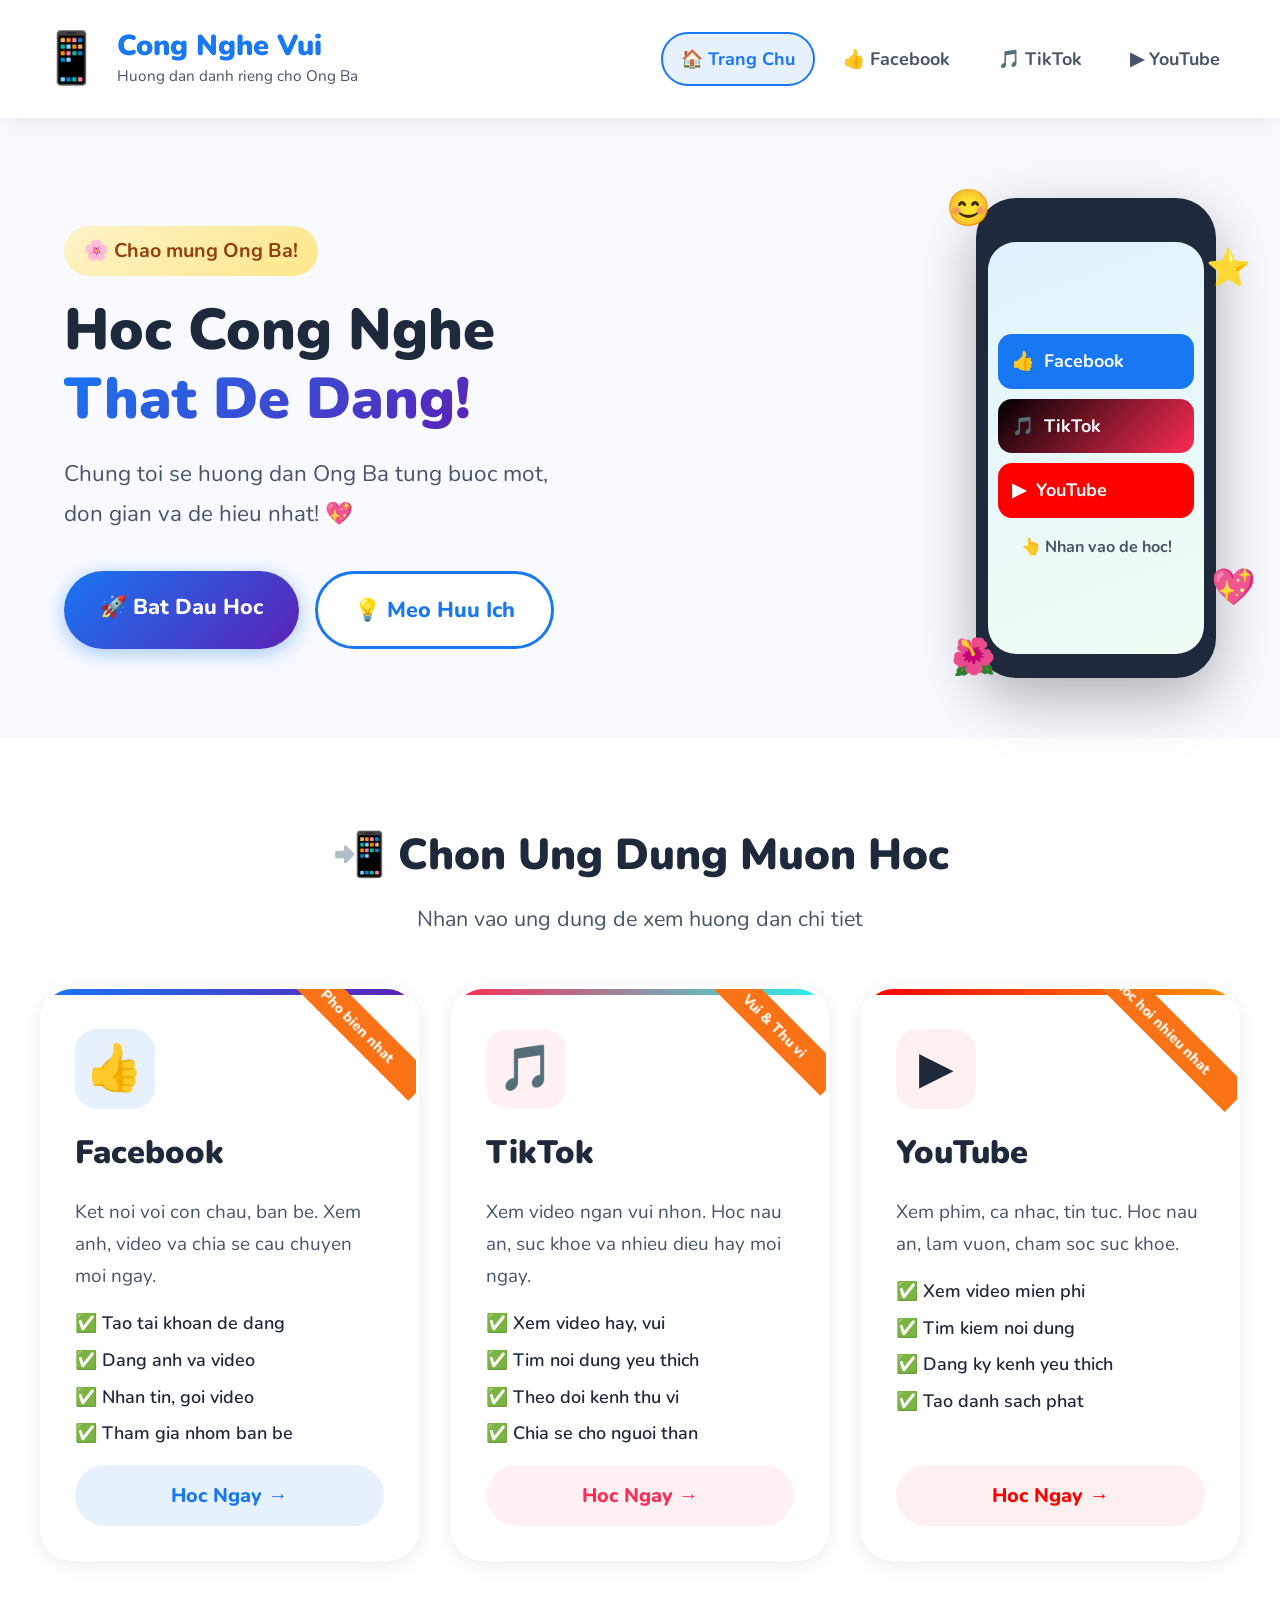
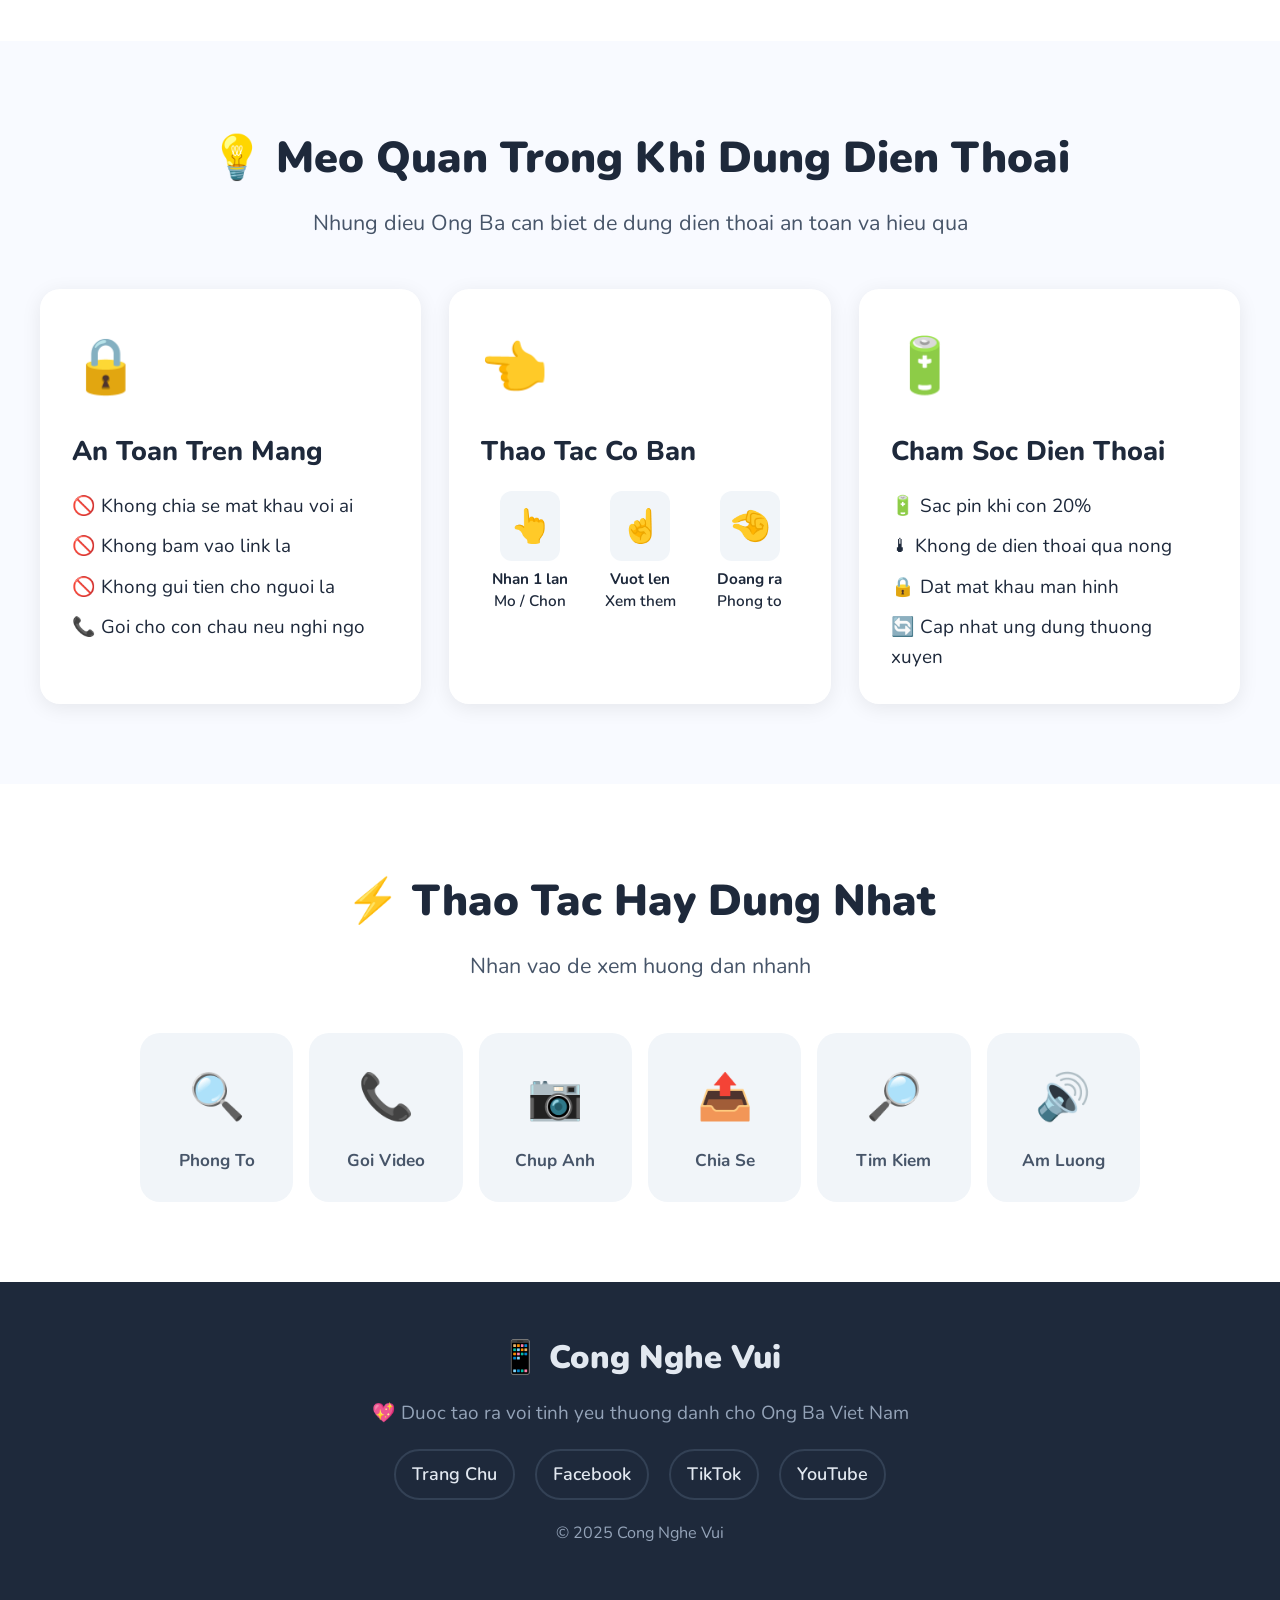
==== index.html @ 2bd1a971 "first commit" ====
﻿<!DOCTYPE html>
<html lang="vi">
<head>
    <meta charset="UTF-8">
    <meta name="viewport" content="width=device-width, initial-scale=1.0, maximum-scale=5.0"><meta name="theme-color" content="#1877f2"><meta name="apple-mobile-web-app-capable" content="yes"><meta name="apple-mobile-web-app-status-bar-style" content="default"><meta name="format-detection" content="telephone=no">
    <title>Cong Nghe Vui - Huong Dan Dung Dien Thoai</title>
    <link rel="stylesheet" href="css/style.css"><link rel="stylesheet" href="css/mobile.css">
    <link href="https://fonts.googleapis.com/css2?family=Nunito:wght@400;600;700;800;900&display=swap" rel="stylesheet">
</head>
<body>
<header class="main-header">
    <div class="header-inner">
        <div class="logo-area">
            <span class="logo-icon">&#128241;</span>
            <div class="logo-text">
                <h1>Cong Nghe Vui</h1>
                <p>Huong dan danh rieng cho Ong Ba</p>
            </div>
        </div>
        <nav class="top-nav">
            <a href="index.html" class="nav-link active">&#127968; Trang Chu</a>
            <a href="facebook.html" class="nav-link nav-fb">&#128077; Facebook</a>
            <a href="tiktok.html" class="nav-link nav-tt">&#127925; TikTok</a>
            <a href="youtube.html" class="nav-link nav-yt">&#9654; YouTube</a>
        </nav>
    </div>
</header>

<section class="hero">
    <div class="hero-content">
        <div class="hero-badge">&#127800; Chao mung Ong Ba!</div>
        <h2 class="hero-title">Hoc Cong Nghe<br><span class="highlight">That De Dang!</span></h2>
        <p class="hero-desc">Chung toi se huong dan Ong Ba tung buoc mot,<br>don gian va de hieu nhat! &#128150;</p>
        <div class="hero-buttons">
            <a href="#apps" class="btn-primary">&#128640; Bat Dau Hoc</a>
            <a href="#tips" class="btn-secondary">&#128161; Meo Huu Ich</a>
        </div>
    </div>
    <div class="hero-visual">
        <div class="phone-mockup">
            <div class="phone-notch"></div>
            <div class="phone-screen">
                <div class="phone-apps">
                    <div class="papp fb-app">&#128077;<span>Facebook</span></div>
                    <div class="papp tt-app">&#127925;<span>TikTok</span></div>
                    <div class="papp yt-app">&#9654;<span>YouTube</span></div>
                </div>
                <div class="phone-hint">&#128070; Nhan vao de hoc!</div>
            </div>
        </div>
        <div class="float-emoji fe1">&#128522;</div>
        <div class="float-emoji fe2">&#11088;</div>
        <div class="float-emoji fe3">&#128150;</div>
        <div class="float-emoji fe4">&#127802;</div>
    </div>
</section>

<section class="apps-section" id="apps">
    <div class="section-header">
        <h2>&#128242; Chon Ung Dung Muon Hoc</h2>
        <p>Nhan vao ung dung de xem huong dan chi tiet</p>
    </div>
    <div class="apps-grid">
        <a href="facebook.html" class="app-card card-fb">
            <div class="card-ribbon">Pho bien nhat</div>
            <div class="card-icon-wrap fb-wrap">&#128077;</div>
            <h3>Facebook</h3>
            <p>Ket noi voi con chau, ban be. Xem anh, video va chia se cau chuyen moi ngay.</p>
            <ul>
                <li>&#9989; Tao tai khoan de dang</li>
                <li>&#9989; Dang anh va video</li>
                <li>&#9989; Nhan tin, goi video</li>
                <li>&#9989; Tham gia nhom ban be</li>
            </ul>
            <div class="card-cta fb-cta">Hoc Ngay &#8594;</div>
        </a>
        <a href="tiktok.html" class="app-card card-tt">
            <div class="card-ribbon">Vui & Thu vi</div>
            <div class="card-icon-wrap tt-wrap">&#127925;</div>
            <h3>TikTok</h3>
            <p>Xem video ngan vui nhon. Hoc nau an, suc khoe va nhieu dieu hay moi ngay.</p>
            <ul>
                <li>&#9989; Xem video hay, vui</li>
                <li>&#9989; Tim noi dung yeu thich</li>
                <li>&#9989; Theo doi kenh thu vi</li>
                <li>&#9989; Chia se cho nguoi than</li>
            </ul>
            <div class="card-cta tt-cta">Hoc Ngay &#8594;</div>
        </a>
        <a href="youtube.html" class="app-card card-yt">
            <div class="card-ribbon">Hoc hoi nhieu nhat</div>
            <div class="card-icon-wrap yt-wrap">&#9654;</div>
            <h3>YouTube</h3>
            <p>Xem phim, ca nhac, tin tuc. Hoc nau an, lam vuon, cham soc suc khoe.</p>
            <ul>
                <li>&#9989; Xem video mien phi</li>
                <li>&#9989; Tim kiem noi dung</li>
                <li>&#9989; Dang ky kenh yeu thich</li>
                <li>&#9989; Tao danh sach phat</li>
            </ul>
            <div class="card-cta yt-cta">Hoc Ngay &#8594;</div>
        </a>
    </div>
</section>

<section class="tips-section" id="tips">
    <div class="section-header">
        <h2>&#128161; Meo Quan Trong Khi Dung Dien Thoai</h2>
        <p>Nhung dieu Ong Ba can biet de dung dien thoai an toan va hieu qua</p>
    </div>
    <div class="tips-grid">
        <div class="tip-card tip-safe">
            <div class="tip-icon-big">&#128274;</div>
            <h3>An Toan Tren Mang</h3>
            <ul>
                <li>&#128683; Khong chia se mat khau voi ai</li>
                <li>&#128683; Khong bam vao link la</li>
                <li>&#128683; Khong gui tien cho nguoi la</li>
                <li>&#128222; Goi cho con chau neu nghi ngo</li>
            </ul>
        </div>
        <div class="tip-card tip-gesture">
            <div class="tip-icon-big">&#128072;</div>
            <h3>Thao Tac Co Ban</h3>
            <div class="gestures">
                <div class="gest-item">
                    <div class="gest-demo tap-demo"><span class="gest-hand">&#128070;</span></div>
                    <p><strong>Nhan 1 lan</strong><br>Mo / Chon</p>
                </div>
                <div class="gest-item">
                    <div class="gest-demo swipe-demo"><span class="gest-hand">&#9757;</span></div>
                    <p><strong>Vuot len</strong><br>Xem them</p>
                </div>
                <div class="gest-item">
                    <div class="gest-demo pinch-demo"><span class="gest-hand">&#129295;</span></div>
                    <p><strong>Doang ra</strong><br>Phong to</p>
                </div>
            </div>
        </div>
        <div class="tip-card tip-care">
            <div class="tip-icon-big">&#128267;</div>
            <h3>Cham Soc Dien Thoai</h3>
            <ul>
                <li>&#128267; Sac pin khi con 20%</li>
                <li>&#127777; Khong de dien thoai qua nong</li>
                <li>&#128274; Dat mat khau man hinh</li>
                <li>&#128260; Cap nhat ung dung thuong xuyen</li>
            </ul>
        </div>
    </div>
</section>

<section class="quick-section" id="quick">
    <div class="section-header">
        <h2>&#9889; Thao Tac Hay Dung Nhat</h2>
        <p>Nhan vao de xem huong dan nhanh</p>
    </div>
    <div class="quick-grid">
        <div class="quick-item" onclick="showQuick('zoom')"><div class="qi-icon">&#128269;</div><p>Phong To</p></div>
        <div class="quick-item" onclick="showQuick('call')"><div class="qi-icon">&#128222;</div><p>Goi Video</p></div>
        <div class="quick-item" onclick="showQuick('photo')"><div class="qi-icon">&#128247;</div><p>Chup Anh</p></div>
        <div class="quick-item" onclick="showQuick('share')"><div class="qi-icon">&#128228;</div><p>Chia Se</p></div>
        <div class="quick-item" onclick="showQuick('search')"><div class="qi-icon">&#128270;</div><p>Tim Kiem</p></div>
        <div class="quick-item" onclick="showQuick('volume')"><div class="qi-icon">&#128266;</div><p>Am Luong</p></div>
    </div>
</section>

<div class="modal-bg" id="modal" onclick="closeModal()">
    <div class="modal-box" onclick="event.stopPropagation()">
        <button class="modal-close-btn" onclick="closeModal()">&#10005; Dong lai</button>
        <div id="modal-body"></div>
    </div>
</div>

<footer class="main-footer">
    <div class="footer-inner">
        <div class="footer-logo">&#128241; Cong Nghe Vui</div>
        <p>&#128150; Duoc tao ra voi tinh yeu thuong danh cho Ong Ba Viet Nam</p>
        <div class="footer-links">
            <a href="index.html">Trang Chu</a>
            <a href="facebook.html">Facebook</a>
            <a href="tiktok.html">TikTok</a>
            <a href="youtube.html">YouTube</a>
        </div>
        <p class="copy">&#169; 2025 Cong Nghe Vui</p>
    </div>
</footer>

<div class="back-to-top" onclick="window.scrollTo({top:0,behavior:'smooth'})" id="backTop">&#8679; Len Dau</div>

<script src="js/main.js"></script><script src="js/mobile.js"></script>
</body>
</html>
---- css/style.css ----
﻿/* ============================================
   CONG NGHE VUI - STYLE.CSS
   Font lon, don gian, than thien nguoi lon tuoi
   ============================================ */

*, *::before, *::after { box-sizing: border-box; margin: 0; padding: 0; }

:root {
  --fb: #1877f2; --fb-light: #e7f0fd; --fb-dark: #1358b8;
  --tt: #010101; --tt-pink: #fe2c55; --tt-light: #fff0f3; --tt-cyan: #25f4ee;
  --yt: #ff0000; --yt-light: #fff0f0; --yt-dark: #cc0000;
  --green: #22c55e; --orange: #f97316; --purple: #8b5cf6;
  --bg: #f8faff; --white: #ffffff; --gray: #f1f5f9;
  --text: #1e293b; --text2: #475569; --text3: #94a3b8;
  --radius: 20px; --radius-lg: 32px;
  --shadow: 0 4px 20px rgba(0,0,0,0.08);
  --shadow-lg: 0 8px 40px rgba(0,0,0,0.15);
  --transition: all 0.3s cubic-bezier(0.4,0,0.2,1);
}

html { scroll-behavior: smooth; font-size: 18px; }

body {
  font-family: 'Nunito', 'Segoe UI', Arial, sans-serif;
  background: var(--bg);
  color: var(--text);
  line-height: 1.7;
  overflow-x: hidden;
}

/* ===== SCROLLBAR ===== */
::-webkit-scrollbar { width: 10px; }
::-webkit-scrollbar-track { background: #f1f5f9; }
::-webkit-scrollbar-thumb { background: #94a3b8; border-radius: 5px; }

/* ===== HEADER ===== */
.main-header {
  background: var(--white);
  box-shadow: 0 2px 20px rgba(0,0,0,0.08);
  position: sticky; top: 0; z-index: 100;
  padding: 0 24px;
}
.header-inner {
  max-width: 1200px; margin: 0 auto;
  display: flex; align-items: center; justify-content: space-between;
  padding: 16px 0;
}
.logo-area { display: flex; align-items: center; gap: 14px; }
.logo-icon { font-size: 2.8rem; }
.logo-text h1 { font-size: 1.6rem; font-weight: 900; color: var(--fb); line-height: 1.2; }
.logo-text p { font-size: 0.85rem; color: var(--text2); }
.top-nav { display: flex; gap: 8px; flex-wrap: wrap; }
.nav-link {
  padding: 10px 18px; border-radius: 50px; font-size: 1rem;
  font-weight: 700; text-decoration: none; color: var(--text2);
  transition: var(--transition); white-space: nowrap;
  border: 2px solid transparent;
}
.nav-link:hover, .nav-link.active {
  background: var(--fb-light); color: var(--fb); border-color: var(--fb);
}
.nav-fb:hover { background: var(--fb-light); color: var(--fb); border-color: var(--fb); }
.nav-tt:hover { background: var(--tt-light); color: var(--tt-pink); border-color: var(--tt-pink); }
.nav-yt:hover { background: var(--yt-light); color: var(--yt); border-color: var(--yt); }

/* ===== HERO ===== */
.hero {
  max-width: 1200px; margin: 0 auto;
  padding: 80px 24px 60px;
  display: flex; align-items: center; gap: 60px;
}
.hero-content { flex: 1; }
.hero-badge {
  display: inline-block;
  background: linear-gradient(135deg, #fef3c7, #fde68a);
  color: #92400e; padding: 8px 20px; border-radius: 50px;
  font-size: 1.1rem; font-weight: 700; margin-bottom: 20px;
}
.hero-title {
  font-size: 3.2rem; font-weight: 900; line-height: 1.2;
  color: var(--text); margin-bottom: 20px;
}
.hero-title .highlight {
  background: linear-gradient(135deg, var(--fb), #5b21b6);
  -webkit-background-clip: text; -webkit-text-fill-color: transparent;
  background-clip: text;
}
.hero-desc { font-size: 1.25rem; color: var(--text2); margin-bottom: 36px; line-height: 1.8; }
.hero-buttons { display: flex; gap: 16px; flex-wrap: wrap; }
.btn-primary {
  padding: 18px 36px; background: linear-gradient(135deg, var(--fb), #5b21b6);
  color: var(--white); border-radius: 50px; text-decoration: none;
  font-size: 1.2rem; font-weight: 800; transition: var(--transition);
  box-shadow: 0 4px 20px rgba(24,119,242,0.4); display: inline-block;
}
.btn-primary:hover { transform: translateY(-3px); box-shadow: 0 8px 30px rgba(24,119,242,0.5); }
.btn-secondary {
  padding: 18px 36px; background: var(--white); color: var(--fb);
  border: 3px solid var(--fb); border-radius: 50px; text-decoration: none;
  font-size: 1.2rem; font-weight: 800; transition: var(--transition); display: inline-block;
}
.btn-secondary:hover { background: var(--fb-light); transform: translateY(-3px); }

/* ===== PHONE MOCKUP ===== */
.hero-visual { position: relative; flex: 0 0 auto; }
.phone-mockup {
  width: 240px; height: 480px;
  background: #1e293b; border-radius: 40px;
  padding: 16px 12px; position: relative;
  box-shadow: 0 20px 60px rgba(0,0,0,0.3);
  animation: phone-float 3s ease-in-out infinite;
}
@keyframes phone-float {
  0%,100% { transform: translateY(0); }
  50% { transform: translateY(-15px); }
}
.phone-notch {
  width: 80px; height: 20px; background: #1e293b;
  border-radius: 0 0 15px 15px; margin: 0 auto 8px;
}
.phone-screen {
  background: linear-gradient(160deg, #e0f2fe, #f0fdf4);
  border-radius: 28px; height: calc(100% - 36px);
  padding: 20px 10px; display: flex; flex-direction: column;
  align-items: center; justify-content: center; gap: 16px;
}
.phone-apps { display: flex; flex-direction: column; gap: 10px; width: 100%; }
.papp {
  display: flex; align-items: center; gap: 10px;
  padding: 12px 14px; border-radius: 14px; font-size: 1rem;
  font-weight: 700; color: var(--white); cursor: pointer;
  transition: var(--transition); animation: app-pulse 2s ease-in-out infinite;
}
.papp:nth-child(2) { animation-delay: 0.3s; }
.papp:nth-child(3) { animation-delay: 0.6s; }
@keyframes app-pulse {
  0%,100% { transform: scale(1); }
  50% { transform: scale(1.04); }
}
.fb-app { background: var(--fb); }
.tt-app { background: linear-gradient(135deg, #010101, #fe2c55); }
.yt-app { background: var(--yt); }
.phone-hint { font-size: 0.9rem; color: var(--text2); font-weight: 700; text-align: center; }

/* floating emojis */
.float-emoji {
  position: absolute; font-size: 2rem;
  animation: float-bounce 2.5s ease-in-out infinite;
}
.fe1 { top: -20px; left: -30px; animation-delay: 0s; }
.fe2 { top: 40px; right: -35px; animation-delay: 0.5s; }
.fe3 { bottom: 60px; right: -40px; animation-delay: 1s; }
.fe4 { bottom: -10px; left: -25px; animation-delay: 1.5s; }
@keyframes float-bounce {
  0%,100% { transform: translateY(0) rotate(0deg); }
  50% { transform: translateY(-12px) rotate(10deg); }
}

/* ===== SECTION HEADER ===== */
.section-header { text-align: center; margin-bottom: 48px; }
.section-header h2 { font-size: 2.4rem; font-weight: 900; margin-bottom: 10px; }
.section-header p { font-size: 1.2rem; color: var(--text2); }

/* ===== APPS SECTION ===== */
.apps-section { padding: 80px 24px; background: var(--white); }
.apps-grid {
  max-width: 1200px; margin: 0 auto;
  display: grid; grid-template-columns: repeat(3, 1fr); gap: 32px;
}
.app-card {
  background: var(--white); border-radius: var(--radius-lg);
  padding: 32px; text-decoration: none; color: var(--text);
  border: 3px solid transparent; transition: var(--transition);
  box-shadow: var(--shadow); position: relative; overflow: hidden;
  display: flex; flex-direction: column; gap: 16px;
}
.app-card::before {
  content: ''; position: absolute; top: 0; left: 0; right: 0; height: 6px;
}
.card-fb::before { background: linear-gradient(90deg, var(--fb), #5b21b6); }
.card-tt::before { background: linear-gradient(90deg, var(--tt-pink), var(--tt-cyan)); }
.card-yt::before { background: linear-gradient(90deg, var(--yt), #ff9500); }
.card-fb:hover { border-color: var(--fb); transform: translateY(-8px); box-shadow: var(--shadow-lg); }
.card-tt:hover { border-color: var(--tt-pink); transform: translateY(-8px); box-shadow: var(--shadow-lg); }
.card-yt:hover { border-color: var(--yt); transform: translateY(-8px); box-shadow: var(--shadow-lg); }
.card-ribbon {
  position: absolute; top: 20px; right: -30px;
  background: var(--orange); color: white; font-size: 0.8rem; font-weight: 800;
  padding: 5px 40px; transform: rotate(45deg); transform-origin: center;
}
.card-icon-wrap {
  width: 80px; height: 80px; border-radius: 22px;
  display: flex; align-items: center; justify-content: center;
  font-size: 2.5rem; margin-top: 8px;
}
.fb-wrap { background: var(--fb-light); }
.tt-wrap { background: var(--tt-light); }
.yt-wrap { background: var(--yt-light); }
.app-card h3 { font-size: 1.8rem; font-weight: 900; }
.app-card p { color: var(--text2); font-size: 1.05rem; line-height: 1.7; }
.app-card ul { list-style: none; display: flex; flex-direction: column; gap: 6px; }
.app-card li { font-size: 1rem; font-weight: 600; }
.card-cta {
  margin-top: auto; padding: 14px 24px; border-radius: 50px;
  font-size: 1.1rem; font-weight: 800; text-align: center;
  transition: var(--transition);
}
.fb-cta { background: var(--fb-light); color: var(--fb); }
.tt-cta { background: var(--tt-light); color: var(--tt-pink); }
.yt-cta { background: var(--yt-light); color: var(--yt); }
.app-card:hover .card-cta { opacity: 0.85; transform: scale(1.02); }

/* ===== TIPS SECTION ===== */
.tips-section { padding: 80px 24px; background: var(--bg); }
.tips-grid {
  max-width: 1200px; margin: 0 auto;
  display: grid; grid-template-columns: repeat(3,1fr); gap: 28px;
}
.tip-card {
  background: var(--white); border-radius: var(--radius);
  padding: 32px; box-shadow: var(--shadow);
  transition: var(--transition);
}
.tip-card:hover { transform: translateY(-5px); box-shadow: var(--shadow-lg); }
.tip-icon-big { font-size: 3rem; margin-bottom: 16px; }
.tip-card h3 { font-size: 1.5rem; font-weight: 800; margin-bottom: 16px; }
.tip-card ul { list-style: none; display: flex; flex-direction: column; gap: 10px; }
.tip-card li { font-size: 1.05rem; line-height: 1.6; }

/* gestures */
.gestures { display: flex; gap: 12px; justify-content: space-around; margin-top: 8px; }
.gest-item { text-align: center; flex: 1; }
.gest-demo {
  width: 60px; height: 70px; background: var(--gray);
  border-radius: 12px; display: flex; align-items: center;
  justify-content: center; margin: 0 auto 8px; overflow: hidden; position: relative;
}
.gest-hand { font-size: 1.8rem; display: block; }
.tap-demo .gest-hand { animation: tap-anim 1.5s ease-in-out infinite; }
.swipe-demo .gest-hand { animation: swipe-anim 1.5s ease-in-out infinite; }
.pinch-demo .gest-hand { animation: pinch-anim 1.5s ease-in-out infinite; }
@keyframes tap-anim {
  0%,100% { transform: scale(1) translateY(0); }
  40% { transform: scale(0.85) translateY(5px); }
  60% { transform: scale(0.85) translateY(5px); }
}
@keyframes swipe-anim {
  0% { transform: translateY(15px); opacity: 0.5; }
  50% { transform: translateY(-15px); opacity: 1; }
  100% { transform: translateY(15px); opacity: 0.5; }
}
@keyframes pinch-anim {
  0%,100% { transform: scale(0.7); }
  50% { transform: scale(1.2); }
}
.gest-item p { font-size: 0.85rem; font-weight: 600; line-height: 1.4; }

/* ===== QUICK SECTION ===== */
.quick-section { padding: 80px 24px; background: var(--white); }
.quick-grid {
  max-width: 1000px; margin: 0 auto;
  display: grid; grid-template-columns: repeat(6,1fr); gap: 16px;
}
.quick-item {
  background: var(--gray); border-radius: var(--radius);
  padding: 24px 10px; text-align: center; cursor: pointer;
  transition: var(--transition); border: 3px solid transparent;
}
.quick-item:hover {
  background: var(--fb-light); border-color: var(--fb);
  transform: translateY(-5px); box-shadow: var(--shadow);
}
.qi-icon { font-size: 2.5rem; margin-bottom: 10px; }
.quick-item p { font-size: 0.95rem; font-weight: 700; color: var(--text2); }

/* ===== MODAL ===== */
.modal-bg {
  position: fixed; inset: 0; background: rgba(0,0,0,0.6);
  z-index: 1000; display: none; align-items: center; justify-content: center;
  padding: 24px; backdrop-filter: blur(4px);
}
.modal-bg.open { display: flex; animation: fade-in 0.2s ease; }
@keyframes fade-in { from { opacity: 0; } to { opacity: 1; } }
.modal-box {
  background: var(--white); border-radius: var(--radius-lg);
  padding: 40px; max-width: 560px; width: 100%;
  max-height: 90vh; overflow-y: auto; position: relative;
  animation: modal-slide 0.3s cubic-bezier(0.4,0,0.2,1);
}
@keyframes modal-slide {
  from { transform: translateY(40px); opacity: 0; }
  to { transform: translateY(0); opacity: 1; }
}
.modal-close-btn {
  position: absolute; top: 16px; right: 16px;
  background: var(--gray); border: none; border-radius: 50px;
  padding: 10px 18px; font-size: 1rem; font-weight: 700;
  cursor: pointer; color: var(--text); transition: var(--transition);
}
.modal-close-btn:hover { background: #fee2e2; color: #dc2626; }
.modal-title { font-size: 2rem; font-weight: 900; margin-bottom: 20px; }
.modal-step {
  display: flex; gap: 16px; align-items: flex-start;
  background: var(--gray); border-radius: 16px; padding: 16px; margin-bottom: 12px;
}
.step-num {
  min-width: 44px; height: 44px; background: var(--fb);
  color: white; border-radius: 50%; display: flex;
  align-items: center; justify-content: center; font-size: 1.2rem; font-weight: 900;
}
.step-text { flex: 1; }
.step-text strong { font-size: 1.1rem; display: block; margin-bottom: 4px; }
.step-text span { font-size: 1rem; color: var(--text2); }

/* ===== FOOTER ===== */
.main-footer { background: #1e293b; color: #e2e8f0; padding: 48px 24px; }
.footer-inner { max-width: 1200px; margin: 0 auto; text-align: center; }
.footer-logo { font-size: 1.8rem; font-weight: 900; margin-bottom: 12px; }
.main-footer p { font-size: 1.05rem; margin-bottom: 20px; color: #94a3b8; }
.footer-links { display: flex; gap: 20px; justify-content: center; flex-wrap: wrap; margin-bottom: 20px; }
.footer-links a {
  color: #e2e8f0; text-decoration: none; font-size: 1rem; font-weight: 600;
  padding: 8px 16px; border-radius: 50px; border: 2px solid #334155;
  transition: var(--transition);
}
.footer-links a:hover { border-color: var(--fb); color: var(--fb); }
.copy { font-size: 0.9rem !important; }

/* ===== BACK TO TOP ===== */
.back-to-top {
  position: fixed; bottom: 28px; right: 28px;
  background: var(--fb); color: white; padding: 14px 20px;
  border-radius: 50px; font-size: 1rem; font-weight: 800;
  cursor: pointer; box-shadow: var(--shadow-lg);
  transition: var(--transition); opacity: 0; pointer-events: none;
  z-index: 99;
}
.back-to-top.show { opacity: 1; pointer-events: all; }
.back-to-top:hover { transform: translateY(-4px); }

/* ===== PAGE HEADER (for sub pages) ===== */
.page-header {
  background: linear-gradient(135deg, var(--fb), #5b21b6);
  color: var(--white); padding: 60px 24px;
  text-align: center;
}
.page-header.fb-header { background: linear-gradient(135deg, var(--fb), #1358b8); }
.page-header.tt-header { background: linear-gradient(135deg, #010101, var(--tt-pink)); }
.page-header.yt-header { background: linear-gradient(135deg, var(--yt-dark), #ff9500); }
.page-header-inner { max-width: 800px; margin: 0 auto; }
.page-icon { font-size: 5rem; margin-bottom: 16px; display: block; animation: page-icon-bounce 2s ease-in-out infinite; }
@keyframes page-icon-bounce {
  0%,100% { transform: scale(1); }
  50% { transform: scale(1.1); }
}
.page-header h1 { font-size: 3rem; font-weight: 900; margin-bottom: 12px; }
.page-header p { font-size: 1.3rem; opacity: 0.9; }

/* ===== BREADCRUMB ===== */
.breadcrumb { background: var(--gray); padding: 14px 24px; }
.breadcrumb-inner {
  max-width: 1200px; margin: 0 auto;
  display: flex; gap: 10px; align-items: center; flex-wrap: wrap;
}
.breadcrumb a { color: var(--fb); text-decoration: none; font-size: 1rem; font-weight: 600; }
.breadcrumb span { color: var(--text2); font-size: 1rem; }

/* ===== STEPS SECTION ===== */
.steps-section { padding: 60px 24px; }
.steps-section .inner { max-width: 900px; margin: 0 auto; }
.steps-section h2 { font-size: 2rem; font-weight: 900; margin-bottom: 32px; }

.step-block {
  background: var(--white); border-radius: var(--radius);
  box-shadow: var(--shadow); margin-bottom: 24px; overflow: hidden;
  transition: var(--transition); border: 3px solid transparent;
}
.step-block:hover { border-color: var(--fb); box-shadow: var(--shadow-lg); }
.step-header {
  display: flex; align-items: center; gap: 20px;
  padding: 24px 28px; cursor: pointer;
  background: var(--white); user-select: none;
}
.step-num-circle {
  width: 56px; height: 56px; border-radius: 50%;
  background: linear-gradient(135deg, var(--fb), #5b21b6);
  color: white; display: flex; align-items: center;
  justify-content: center; font-size: 1.4rem; font-weight: 900;
  flex-shrink: 0;
}
.step-header-text { flex: 1; }
.step-header-text strong { font-size: 1.3rem; font-weight: 800; display: block; }
.step-header-text span { font-size: 1rem; color: var(--text2); }
.step-toggle { font-size: 1.5rem; transition: var(--transition); color: var(--text2); }
.step-block.open .step-toggle { transform: rotate(180deg); }
.step-body { padding: 0 28px 28px; display: none; }
.step-block.open .step-body { display: block; }

/* demo area */
.demo-area {
  background: linear-gradient(135deg, #f0f7ff, #e8f0fe);
  border-radius: 16px; padding: 24px; margin-bottom: 20px;
  display: flex; align-items: center; justify-content: center; gap: 24px;
  min-height: 120px; flex-wrap: wrap;
}
.demo-screen {
  background: white; border-radius: 20px; padding: 16px;
  box-shadow: 0 4px 20px rgba(0,0,0,0.1); min-width: 180px;
}
.demo-action {
  background: var(--fb); color: white; border: none;
  padding: 12px 24px; border-radius: 50px; font-size: 1rem;
  font-weight: 700; cursor: pointer; transition: var(--transition);
}
.demo-action:hover { transform: scale(1.05); }
.demo-tip {
  background: #fef3c7; border: 2px solid #f59e0b;
  border-radius: 12px; padding: 14px 18px; margin-top: 12px;
  font-size: 1rem; display: flex; gap: 10px; align-items: flex-start;
}
.demo-tip-icon { font-size: 1.4rem; flex-shrink: 0; }

/* sub-steps */
.substep { display: flex; gap: 14px; align-items: flex-start; margin-bottom: 14px; }
.substep-num {
  min-width: 32px; height: 32px; background: var(--fb-light);
  color: var(--fb); border-radius: 50%; display: flex;
  align-items: center; justify-content: center; font-weight: 900; font-size: 0.95rem;
}
.substep-text strong { font-size: 1.05rem; display: block; }
.substep-text span { font-size: 0.95rem; color: var(--text2); }

/* ===== VIDEO TIPS ===== */
.vid-tips { padding: 60px 24px; background: var(--gray); }
.vid-tips-inner { max-width: 1100px; margin: 0 auto; }
.vid-grid { display: grid; grid-template-columns: repeat(auto-fit, minmax(260px,1fr)); gap: 20px; margin-top: 32px; }
.vid-card {
  background: var(--white); border-radius: var(--radius);
  padding: 24px; box-shadow: var(--shadow); text-align: center;
  transition: var(--transition); border: 3px solid transparent;
}
.vid-card:hover { transform: translateY(-5px); border-color: var(--fb); box-shadow: var(--shadow-lg); }
.vid-icon { font-size: 2.8rem; margin-bottom: 12px; }
.vid-card h4 { font-size: 1.2rem; font-weight: 800; margin-bottom: 8px; }
.vid-card p { font-size: 0.95rem; color: var(--text2); }

/* ===== WARNING BOX ===== */
.warn-box {
  background: #fff7ed; border: 3px solid #fb923c;
  border-radius: 16px; padding: 20px 24px; margin: 20px 0;
  display: flex; gap: 14px; align-items: flex-start;
}
.warn-icon { font-size: 2rem; flex-shrink: 0; }
.warn-text strong { font-size: 1.1rem; display: block; margin-bottom: 6px; }
.warn-text p { font-size: 1rem; color: var(--text2); margin: 0; }

/* ===== PROGRESS BAR ===== */
.progress-bar-wrap { margin: 12px 0; }
.progress-label { font-size: 0.95rem; font-weight: 600; color: var(--text2); margin-bottom: 6px; }
.progress-bar { height: 12px; background: var(--gray); border-radius: 6px; overflow: hidden; }
.progress-fill { height: 100%; border-radius: 6px; background: linear-gradient(90deg, var(--fb), var(--purple)); transition: width 1s ease; }

/* ===== INTERACTIVE PHONE ===== */
.interactive-phone {
  width: 220px; height: 420px; background: #1e293b; border-radius: 36px;
  padding: 14px 10px; box-shadow: 0 20px 60px rgba(0,0,0,0.35); margin: 0 auto;
  position: relative;
}
.ip-screen {
  background: white; border-radius: 24px; height: 100%;
  overflow: hidden; position: relative;
}
.ip-status-bar {
  background: var(--fb); color: white; padding: 6px 14px;
  font-size: 0.75rem; font-weight: 700; display: flex; justify-content: space-between;
}
.ip-content { padding: 12px; }
.ip-btn {
  display: block; width: 100%; padding: 12px; border: none;
  border-radius: 12px; font-size: 1rem; font-weight: 700;
  cursor: pointer; margin-bottom: 10px; transition: var(--transition);
}

/* ===== RESPONSIVE ===== */
@media (max-width: 1024px) {
  .apps-grid { grid-template-columns: 1fr; max-width: 500px; }
  .tips-grid { grid-template-columns: 1fr; }
  .quick-grid { grid-template-columns: repeat(3,1fr); }
  .hero { flex-direction: column; text-align: center; }
  .hero-buttons { justify-content: center; }
  .hero-title { font-size: 2.4rem; }
  .top-nav { display: none; }
}
@media (max-width: 640px) {
  html { font-size: 16px; }
  .hero { padding: 40px 16px; }
  .hero-title { font-size: 2rem; }
  .btn-primary, .btn-secondary { padding: 14px 24px; font-size: 1.1rem; }
  .quick-grid { grid-template-columns: repeat(2,1fr); }
  .phone-mockup { width: 190px; height: 380px; }
  .section-header h2 { font-size: 1.8rem; }
  .steps-section .step-header-text strong { font-size: 1.1rem; }
}
/* === RESPONSIVE OVERRIDE for mobile.css === */
@media (max-width: 1200px) {
  .apps-grid { grid-template-columns: repeat(2, 1fr); }
}
@media (max-width: 1024px) {
  .apps-grid { grid-template-columns: 1fr; max-width: 500px; }
  .tips-grid { grid-template-columns: 1fr 1fr; }
}
---- css/mobile.css ----
﻿/* ============================================
   MOBILE RESPONSIVE - CONG NGHE VUI
   Toi uu cho dien thoai, man hinh nho
   ============================================ */

/* ===== HAMBURGER MENU BUTTON ===== */
.menu-toggle {
  display: none;
  flex-direction: column;
  gap: 6px;
  background: none;
  border: none;
  cursor: pointer;
  padding: 10px;
  border-radius: 12px;
  transition: background 0.2s;
  z-index: 200;
}
.menu-toggle:hover { background: var(--gray); }
.menu-bar {
  display: block;
  width: 28px;
  height: 3px;
  background: var(--text);
  border-radius: 3px;
  transition: all 0.35s cubic-bezier(0.4,0,0.2,1);
  transform-origin: center;
}
/* Animate to X */
.menu-toggle.open .menu-bar:nth-child(1) { transform: translateY(9px) rotate(45deg); }
.menu-toggle.open .menu-bar:nth-child(2) { opacity: 0; transform: scaleX(0); }
.menu-toggle.open .menu-bar:nth-child(3) { transform: translateY(-9px) rotate(-45deg); }

/* ===== MOBILE NAV DRAWER ===== */
.mobile-nav {
  position: fixed;
  top: 0; right: 0;
  width: 300px; max-width: 85vw;
  height: 100vh;
  background: var(--white);
  z-index: 150;
  padding: 80px 24px 40px;
  box-shadow: -8px 0 40px rgba(0,0,0,0.2);
  transform: translateX(100%);
  transition: transform 0.35s cubic-bezier(0.4,0,0.2,1);
  display: flex;
  flex-direction: column;
  gap: 12px;
}
.mobile-nav.open { transform: translateX(0); }
.mobile-nav-link {
  display: flex;
  align-items: center;
  gap: 16px;
  padding: 18px 20px;
  border-radius: 16px;
  font-size: 1.3rem;
  font-weight: 800;
  text-decoration: none;
  color: var(--text);
  transition: all 0.2s;
  border: 3px solid transparent;
}
.mobile-nav-link:hover, .mobile-nav-link.active {
  background: var(--fb-light);
  color: var(--fb);
  border-color: var(--fb);
}
.mobile-nav-link.mnl-fb:hover, .mobile-nav-link.mnl-fb.active { background: var(--fb-light); color: var(--fb); border-color: var(--fb); }
.mobile-nav-link.mnl-tt:hover, .mobile-nav-link.mnl-tt.active { background: var(--tt-light); color: var(--tt-pink); border-color: var(--tt-pink); }
.mobile-nav-link.mnl-yt:hover, .mobile-nav-link.mnl-yt.active { background: var(--yt-light); color: var(--yt); border-color: var(--yt); }
.mobile-nav-icon { font-size: 1.8rem; }

.nav-overlay {
  position: fixed;
  inset: 0;
  background: rgba(0,0,0,0.5);
  z-index: 140;
  display: none;
  backdrop-filter: blur(3px);
}
.nav-overlay.open { display: block; animation: fade-in 0.2s ease; }

/* ===== LARGE SCREENS - show top nav, hide hamburger ===== */
@media (min-width: 901px) {
  .menu-toggle { display: none !important; }
  .mobile-nav { display: none !important; }
  .nav-overlay { display: none !important; }
}

/* ===== TABLET & MOBILE (max 900px) ===== */
@media (max-width: 900px) {
  .top-nav { display: none !important; }
  .menu-toggle { display: flex !important; }

  /* Header */
  .main-header { padding: 0 16px; }
  .header-inner { padding: 14px 0; }
  .logo-text h1 { font-size: 1.3rem; }
  .logo-text p { font-size: 0.8rem; }
  .logo-icon { font-size: 2.2rem; }

  /* Hero */
  .hero {
    flex-direction: column;
    padding: 40px 20px 48px;
    text-align: center;
    gap: 40px;
  }
  .hero-title { font-size: 2.4rem; }
  .hero-desc { font-size: 1.15rem; }
  .hero-buttons { justify-content: center; flex-direction: column; align-items: center; }
  .btn-primary, .btn-secondary {
    padding: 18px 40px;
    font-size: 1.2rem;
    width: 100%;
    max-width: 320px;
    text-align: center;
  }

  /* Apps Grid */
  .apps-section { padding: 48px 16px; }
  .apps-grid {
    grid-template-columns: 1fr;
    max-width: 480px;
    gap: 24px;
  }
  .app-card { padding: 28px 24px; }
  .app-card h3 { font-size: 1.6rem; }

  /* Tips Grid */
  .tips-section { padding: 48px 16px; }
  .tips-grid { grid-template-columns: 1fr; gap: 20px; }
  .tip-card { padding: 28px 24px; }

  /* Quick Grid */
  .quick-section { padding: 48px 16px; }
  .quick-grid { grid-template-columns: repeat(3, 1fr); gap: 12px; }
  .quick-item { padding: 20px 8px; }
  .qi-icon { font-size: 2.2rem; }
  .quick-item p { font-size: 0.9rem; }

  /* Section headers */
  .section-header h2 { font-size: 1.9rem; }
  .section-header p { font-size: 1.1rem; }

  /* Phone mockup - smaller */
  .phone-mockup { width: 200px; height: 400px; }
  .hero-visual { order: -1; }

  /* Steps */
  .steps-section { padding: 40px 16px; }
  .steps-section h2 { font-size: 1.7rem; }
  .step-header { padding: 20px 18px; gap: 14px; }
  .step-num-circle { width: 48px; height: 48px; font-size: 1.2rem; }
  .step-header-text strong { font-size: 1.1rem; }
  .step-body { padding: 0 18px 20px; }
  .substep-text strong { font-size: 1rem; }
  .substep-text span { font-size: 0.95rem; }

  /* Demo areas - scrollable on mobile */
  .demo-area { overflow-x: auto; padding: 16px; min-height: auto; }
  .demo-area > div { min-width: fit-content; }

  /* FB Intro */
  .fb-intro { padding: 40px 16px; }
  .intro-inner { flex-direction: column; gap: 32px; }
  .intro-phone { display: none; }
  .intro-text h2 { font-size: 1.7rem; }

  /* TT Intro */
  .tt-intro { padding: 40px 16px; }
  .tt-intro .intro-inner { flex-direction: column; gap: 32px; }
  .tt-phone-wrap { display: none; }
  .tt-categories { grid-template-columns: repeat(2, 1fr); }

  /* YT Intro */
  .yt-intro { padding: 40px 16px; }
  .yt-intro-inner { flex-direction: column; gap: 32px; }
  .yt-demo-player { display: none; }
  .yt-stats { flex-direction: row; flex-wrap: wrap; }
  .yt-stat { min-width: 120px; }

  /* TT Recs */
  .tt-recs { padding: 40px 16px; }
  .tt-recs-grid { grid-template-columns: repeat(2, 1fr); }

  /* YT Channels */
  .yt-channels { padding: 40px 16px; }
  .yt-ch-grid { grid-template-columns: repeat(2, 1fr); }

  /* Safety */
  .safety-section { padding: 40px 16px; }
  .safety-grid { grid-template-columns: 1fr; }

  /* Nav section */
  .nav-section { padding: 28px 16px; }
  .nav-section-inner { gap: 12px; flex-wrap: wrap; justify-content: center; }
  .nav-prev, .nav-next { font-size: 1rem; padding: 14px 24px; }

  /* Footer */
  .main-footer { padding: 40px 16px; }
  .footer-links { gap: 10px; }
  .footer-links a { padding: 10px 14px; font-size: 0.95rem; }

  /* Back to top */
  .back-to-top { bottom: 20px; right: 16px; padding: 12px 16px; font-size: 0.95rem; }

  /* Modal */
  .modal-box { padding: 28px 20px; }
  .modal-title { font-size: 1.6rem; }
  .modal-step { padding: 14px; gap: 12px; }
  .step-text strong { font-size: 1rem; }
  .step-text span { font-size: 0.95rem; }

  /* Page Header */
  .page-header { padding: 40px 16px; }
  .page-icon { font-size: 4rem; }
  .page-header h1 { font-size: 2.2rem; }
  .page-header p { font-size: 1.1rem; }

  /* Breadcrumb */
  .breadcrumb { padding: 12px 16px; }
  .breadcrumb-inner { font-size: 0.9rem; }
}

/* ===== SMALL MOBILE (max 480px) ===== */
@media (max-width: 480px) {
  html { font-size: 17px; }

  .hero { padding: 32px 16px 40px; gap: 32px; }
  .hero-title { font-size: 2rem; line-height: 1.3; }
  .hero-badge { font-size: 1rem; padding: 8px 16px; }
  .hero-desc { font-size: 1.05rem; }

  .btn-primary, .btn-secondary { font-size: 1.1rem; padding: 16px 32px; }

  .section-header h2 { font-size: 1.6rem; }
  .section-header p { font-size: 1rem; }

  .apps-section { padding: 40px 12px; }
  .app-card { padding: 24px 20px; }
  .app-card h3 { font-size: 1.5rem; }
  .app-card p { font-size: 1rem; }
  .app-card li { font-size: 0.95rem; }
  .card-cta { font-size: 1rem; padding: 12px 20px; }

  .tips-section { padding: 40px 12px; }
  .tip-card h3 { font-size: 1.3rem; }
  .tip-card li { font-size: 1rem; }

  .quick-grid { grid-template-columns: repeat(2, 1fr); gap: 10px; }
  .quick-item { padding: 18px 6px; }
  .qi-icon { font-size: 2rem; }
  .quick-item p { font-size: 0.85rem; }

  .step-header-text strong { font-size: 1rem; }
  .step-header-text span { font-size: 0.85rem; }
  .step-header { gap: 12px; padding: 18px 14px; }
  .step-num-circle { width: 44px; height: 44px; flex-shrink: 0; }

  .tt-categories { grid-template-columns: 1fr 1fr; gap: 10px; }
  .tt-recs-grid { grid-template-columns: 1fr; }
  .yt-ch-grid { grid-template-columns: 1fr; }

  .demo-area { padding: 12px; gap: 16px; flex-direction: column; align-items: center; }

  .page-header h1 { font-size: 1.8rem; }

  /* FB Safety */
  .safety-card { padding: 20px 18px; }
  .safety-card li { font-size: 1rem; }

  /* Gestures smaller */
  .gestures { gap: 6px; }
  .gest-demo { width: 52px; height: 60px; }
  .gest-hand { font-size: 1.5rem; }
  .gest-item p { font-size: 0.8rem; }

  .warn-box { flex-direction: column; gap: 10px; padding: 16px; }
  .warn-text strong { font-size: 1rem; }

  .intro-benefits { gap: 12px; }
  .benefit-item span { font-size: 1.6rem; }

  .phone-mockup { width: 170px; height: 340px; }
  .papp { padding: 10px 12px; font-size: 0.9rem; }

  .modal-close-btn { padding: 8px 14px; font-size: 0.9rem; }

  .footer-logo { font-size: 1.4rem; }
  .main-footer p { font-size: 0.95rem; }
  .footer-links { gap: 8px; }
  .footer-links a { padding: 8px 12px; font-size: 0.9rem; }

  .nav-prev, .nav-next { font-size: 0.95rem; padding: 12px 20px; width: 100%; text-align: center; }
  .nav-section-inner { flex-direction: column; }
}

/* ===== VERY SMALL (max 360px) ===== */
@media (max-width: 360px) {
  html { font-size: 16px; }
  .hero-title { font-size: 1.8rem; }
  .quick-grid { grid-template-columns: repeat(2, 1fr); }
  .apps-grid { max-width: 100%; }
  .tt-categories { grid-template-columns: 1fr; }
  .step-num-circle { width: 40px; height: 40px; font-size: 1rem; }
}

/* ===== TOUCH OPTIMIZATIONS ===== */
@media (hover: none) and (pointer: coarse) {
  /* Bigger touch targets for elderly */
  .nav-link { padding: 12px 16px; }
  .btn-primary, .btn-secondary { min-height: 56px; }
  .quick-item { min-height: 90px; }
  .card-cta { min-height: 48px; display: flex; align-items: center; justify-content: center; }
  .mobile-nav-link { min-height: 60px; }
  .step-header { min-height: 72px; }
  .back-to-top { min-height: 48px; }

  /* Remove hover effects that don't work on touch */
  .app-card:hover { transform: none; }
  .tip-card:hover { transform: none; }
  .quick-item:hover { transform: none; }

  /* Add active states for touch feedback */
  .app-card:active { transform: scale(0.98); }
  .quick-item:active { transform: scale(0.96); background: var(--fb-light); }
  .btn-primary:active { transform: scale(0.97); }
  .btn-secondary:active { transform: scale(0.97); }
  .card-cta:active { opacity: 0.8; }
  .mobile-nav-link:active { background: var(--fb-light); }
}

/* ===== FONT SIZE ACCESSIBILITY TOGGLE ===== */
body.font-xl { font-size: 21px !important; }
body.font-xl .hero-title { font-size: 2.6rem !important; }
body.font-xl .section-header h2 { font-size: 2rem !important; }
body.font-xl .app-card h3 { font-size: 1.8rem !important; }

/* ===== FLOATING FONT SIZE CONTROLS (mobile) ===== */
.font-controls {
  position: fixed;
  bottom: 80px;
  right: 16px;
  display: flex;
  flex-direction: column;
  gap: 8px;
  z-index: 90;
}
.font-ctrl-btn {
  width: 48px; height: 48px;
  border-radius: 50%;
  border: 3px solid var(--fb);
  background: white;
  color: var(--fb);
  font-size: 1.1rem;
  font-weight: 900;
  cursor: pointer;
  box-shadow: 0 4px 16px rgba(0,0,0,0.15);
  transition: all 0.2s;
  display: flex; align-items: center; justify-content: center;
}
.font-ctrl-btn:hover, .font-ctrl-btn:active { background: var(--fb); color: white; }

@media (min-width: 901px) {
  .font-controls { display: none; }
}
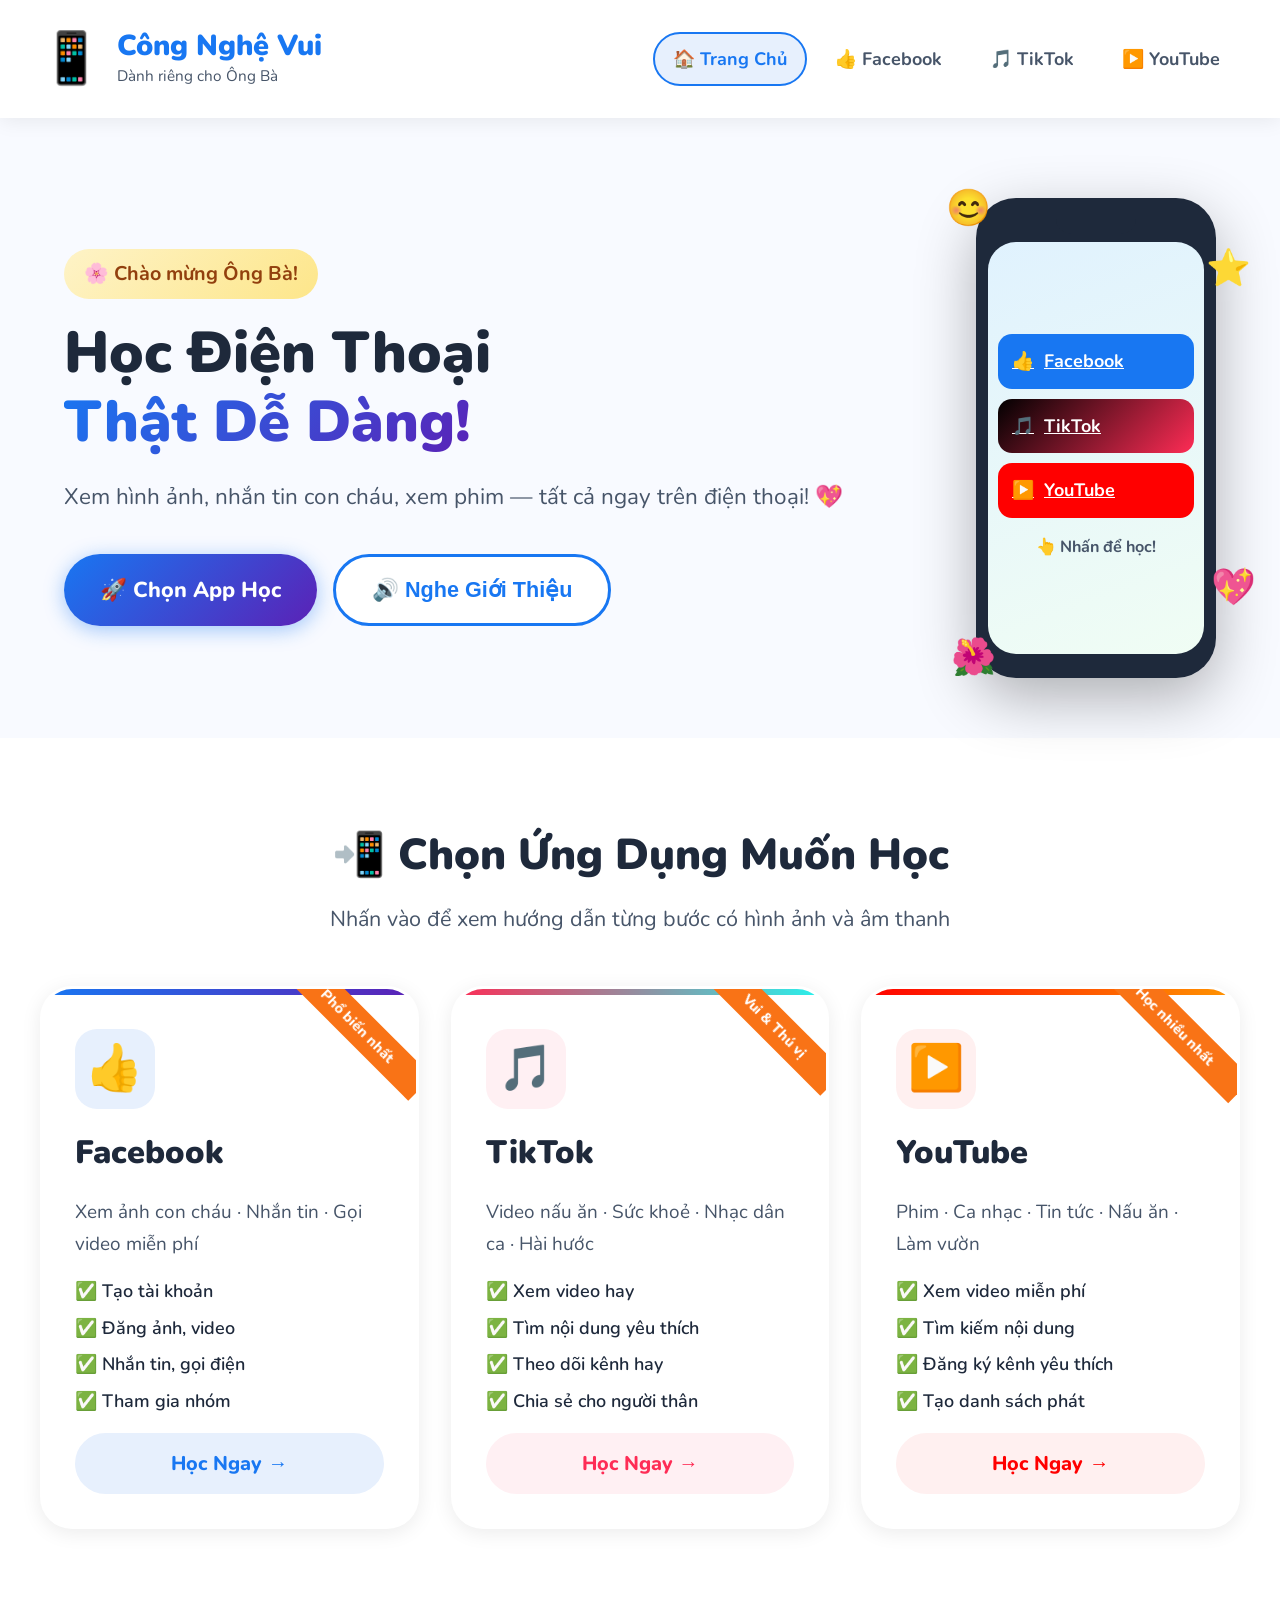
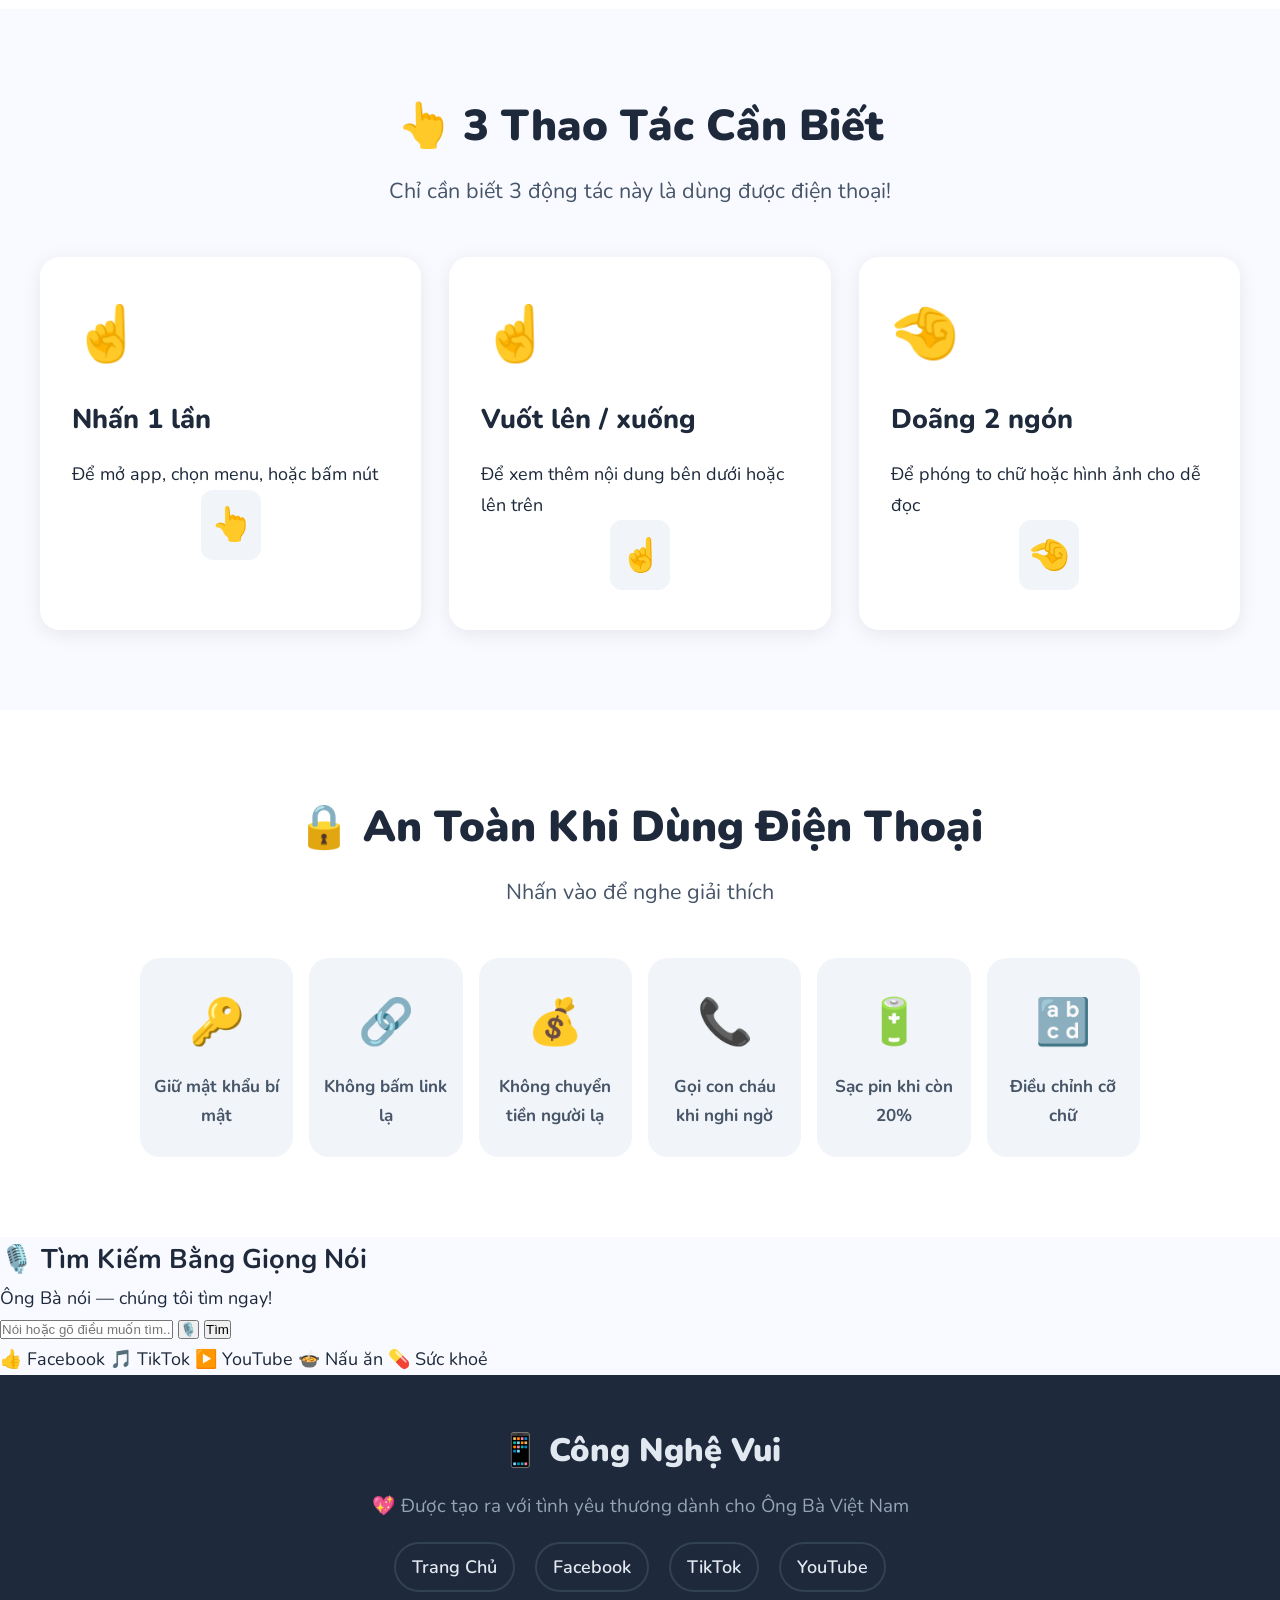
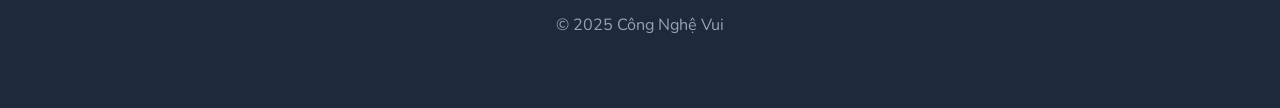
==== commit b7761f50: "voice" ====
--- a/index.html
+++ b/index.html
@@ -1,193 +1,227 @@
-﻿<!DOCTYPE html>
+<!DOCTYPE html>
 <html lang="vi">
 <head>
-    <meta charset="UTF-8">
-    <meta name="viewport" content="width=device-width, initial-scale=1.0, maximum-scale=5.0"><meta name="theme-color" content="#1877f2"><meta name="apple-mobile-web-app-capable" content="yes"><meta name="apple-mobile-web-app-status-bar-style" content="default"><meta name="format-detection" content="telephone=no">
-    <title>Cong Nghe Vui - Huong Dan Dung Dien Thoai</title>
-    <link rel="stylesheet" href="css/style.css"><link rel="stylesheet" href="css/mobile.css">
-    <link href="https://fonts.googleapis.com/css2?family=Nunito:wght@400;600;700;800;900&display=swap" rel="stylesheet">
+  <meta charset="UTF-8">
+  <meta name="viewport" content="width=device-width, initial-scale=1.0, maximum-scale=5.0">
+  <meta name="theme-color" content="#1877f2">
+  <title>Công Nghệ Vui - Hướng Dẫn Cho Ông Bà</title>
+  <link rel="stylesheet" href="css/style.css">
+  <link rel="stylesheet" href="css/mobile.css">
+  <link href="https://fonts.googleapis.com/css2?family=Nunito:wght@400;700;800;900&display=swap" rel="stylesheet">
 </head>
 <body>
+
 <header class="main-header">
-    <div class="header-inner">
-        <div class="logo-area">
-            <span class="logo-icon">&#128241;</span>
-            <div class="logo-text">
-                <h1>Cong Nghe Vui</h1>
-                <p>Huong dan danh rieng cho Ong Ba</p>
-            </div>
+  <div class="header-inner">
+    <div class="logo-area">
+      <span class="logo-icon">📱</span>
+      <div class="logo-text">
+        <h1>Công Nghệ Vui</h1>
+        <p>Dành riêng cho Ông Bà</p>
+      </div>
+    </div>
+    <nav class="top-nav">
+      <a href="index.html" class="nav-link active">🏠 Trang Chủ</a>
+      <a href="facebook.html" class="nav-link nav-fb">👍 Facebook</a>
+      <a href="tiktok.html" class="nav-link nav-tt">🎵 TikTok</a>
+      <a href="youtube.html" class="nav-link nav-yt">▶️ YouTube</a>
+    </nav>
+  </div>
+</header>
+
+<!-- HERO -->
+<section class="hero">
+  <div class="hero-content">
+    <div class="hero-badge">🌸 Chào mừng Ông Bà!</div>
+    <h2 class="hero-title">Học Điện Thoại<br><span class="highlight">Thật Dễ Dàng!</span></h2>
+    <p class="hero-desc">Xem hình ảnh, nhắn tin con cháu, xem phim — tất cả ngay trên điện thoại! 💖</p>
+    <div class="hero-buttons">
+      <a href="#apps" class="btn-primary">🚀 Chọn App Học</a>
+      <button class="btn-secondary" onclick="Voice.readSteps(window.PAGE_STEPS); document.getElementById('voice-ui').classList.add('active')">🔊 Nghe Giới Thiệu</button>
+    </div>
+  </div>
+  <div class="hero-visual">
+    <div class="phone-mockup">
+      <div class="phone-notch"></div>
+      <div class="phone-screen">
+        <div class="phone-apps">
+          <a href="facebook.html" class="papp fb-app">👍<span>Facebook</span></a>
+          <a href="tiktok.html" class="papp tt-app">🎵<span>TikTok</span></a>
+          <a href="youtube.html" class="papp yt-app">▶️<span>YouTube</span></a>
         </div>
-        <nav class="top-nav">
-            <a href="index.html" class="nav-link active">&#127968; Trang Chu</a>
-            <a href="facebook.html" class="nav-link nav-fb">&#128077; Facebook</a>
-            <a href="tiktok.html" class="nav-link nav-tt">&#127925; TikTok</a>
-            <a href="youtube.html" class="nav-link nav-yt">&#9654; YouTube</a>
-        </nav>
-    </div>
-</header>
-
-<section class="hero">
-    <div class="hero-content">
-        <div class="hero-badge">&#127800; Chao mung Ong Ba!</div>
-        <h2 class="hero-title">Hoc Cong Nghe<br><span class="highlight">That De Dang!</span></h2>
-        <p class="hero-desc">Chung toi se huong dan Ong Ba tung buoc mot,<br>don gian va de hieu nhat! &#128150;</p>
-        <div class="hero-buttons">
-            <a href="#apps" class="btn-primary">&#128640; Bat Dau Hoc</a>
-            <a href="#tips" class="btn-secondary">&#128161; Meo Huu Ich</a>
-        </div>
-    </div>
-    <div class="hero-visual">
-        <div class="phone-mockup">
-            <div class="phone-notch"></div>
-            <div class="phone-screen">
-                <div class="phone-apps">
-                    <div class="papp fb-app">&#128077;<span>Facebook</span></div>
-                    <div class="papp tt-app">&#127925;<span>TikTok</span></div>
-                    <div class="papp yt-app">&#9654;<span>YouTube</span></div>
-                </div>
-                <div class="phone-hint">&#128070; Nhan vao de hoc!</div>
-            </div>
-        </div>
-        <div class="float-emoji fe1">&#128522;</div>
-        <div class="float-emoji fe2">&#11088;</div>
-        <div class="float-emoji fe3">&#128150;</div>
-        <div class="float-emoji fe4">&#127802;</div>
-    </div>
-</section>
-
+        <div class="phone-hint">👆 Nhấn để học!</div>
+      </div>
+    </div>
+    <div class="float-emoji fe1">😊</div>
+    <div class="float-emoji fe2">⭐</div>
+    <div class="float-emoji fe3">💖</div>
+    <div class="float-emoji fe4">🌺</div>
+  </div>
+</section>
+
+<!-- CHỌN ỨNG DỤNG -->
 <section class="apps-section" id="apps">
-    <div class="section-header">
-        <h2>&#128242; Chon Ung Dung Muon Hoc</h2>
-        <p>Nhan vao ung dung de xem huong dan chi tiet</p>
-    </div>
-    <div class="apps-grid">
-        <a href="facebook.html" class="app-card card-fb">
-            <div class="card-ribbon">Pho bien nhat</div>
-            <div class="card-icon-wrap fb-wrap">&#128077;</div>
-            <h3>Facebook</h3>
-            <p>Ket noi voi con chau, ban be. Xem anh, video va chia se cau chuyen moi ngay.</p>
-            <ul>
-                <li>&#9989; Tao tai khoan de dang</li>
-                <li>&#9989; Dang anh va video</li>
-                <li>&#9989; Nhan tin, goi video</li>
-                <li>&#9989; Tham gia nhom ban be</li>
-            </ul>
-            <div class="card-cta fb-cta">Hoc Ngay &#8594;</div>
-        </a>
-        <a href="tiktok.html" class="app-card card-tt">
-            <div class="card-ribbon">Vui & Thu vi</div>
-            <div class="card-icon-wrap tt-wrap">&#127925;</div>
-            <h3>TikTok</h3>
-            <p>Xem video ngan vui nhon. Hoc nau an, suc khoe va nhieu dieu hay moi ngay.</p>
-            <ul>
-                <li>&#9989; Xem video hay, vui</li>
-                <li>&#9989; Tim noi dung yeu thich</li>
-                <li>&#9989; Theo doi kenh thu vi</li>
-                <li>&#9989; Chia se cho nguoi than</li>
-            </ul>
-            <div class="card-cta tt-cta">Hoc Ngay &#8594;</div>
-        </a>
-        <a href="youtube.html" class="app-card card-yt">
-            <div class="card-ribbon">Hoc hoi nhieu nhat</div>
-            <div class="card-icon-wrap yt-wrap">&#9654;</div>
-            <h3>YouTube</h3>
-            <p>Xem phim, ca nhac, tin tuc. Hoc nau an, lam vuon, cham soc suc khoe.</p>
-            <ul>
-                <li>&#9989; Xem video mien phi</li>
-                <li>&#9989; Tim kiem noi dung</li>
-                <li>&#9989; Dang ky kenh yeu thich</li>
-                <li>&#9989; Tao danh sach phat</li>
-            </ul>
-            <div class="card-cta yt-cta">Hoc Ngay &#8594;</div>
-        </a>
-    </div>
-</section>
-
+  <div class="section-header">
+    <h2>📲 Chọn Ứng Dụng Muốn Học</h2>
+    <p>Nhấn vào để xem hướng dẫn từng bước có hình ảnh và âm thanh</p>
+  </div>
+  <div class="apps-grid">
+    <a href="facebook.html" class="app-card card-fb" id="card-fb">
+      <div class="card-ribbon">Phổ biến nhất</div>
+      <div class="card-icon-wrap fb-wrap">👍</div>
+      <h3>Facebook</h3>
+      <p>Xem ảnh con cháu · Nhắn tin · Gọi video miễn phí</p>
+      <ul>
+        <li>✅ Tạo tài khoản</li>
+        <li>✅ Đăng ảnh, video</li>
+        <li>✅ Nhắn tin, gọi điện</li>
+        <li>✅ Tham gia nhóm</li>
+      </ul>
+      <div class="card-cta fb-cta">Học Ngay →</div>
+    </a>
+    <a href="tiktok.html" class="app-card card-tt" id="card-tt">
+      <div class="card-ribbon">Vui & Thú vị</div>
+      <div class="card-icon-wrap tt-wrap">🎵</div>
+      <h3>TikTok</h3>
+      <p>Video nấu ăn · Sức khoẻ · Nhạc dân ca · Hài hước</p>
+      <ul>
+        <li>✅ Xem video hay</li>
+        <li>✅ Tìm nội dung yêu thích</li>
+        <li>✅ Theo dõi kênh hay</li>
+        <li>✅ Chia sẻ cho người thân</li>
+      </ul>
+      <div class="card-cta tt-cta">Học Ngay →</div>
+    </a>
+    <a href="youtube.html" class="app-card card-yt" id="card-yt">
+      <div class="card-ribbon">Học nhiều nhất</div>
+      <div class="card-icon-wrap yt-wrap">▶️</div>
+      <h3>YouTube</h3>
+      <p>Phim · Ca nhạc · Tin tức · Nấu ăn · Làm vườn</p>
+      <ul>
+        <li>✅ Xem video miễn phí</li>
+        <li>✅ Tìm kiếm nội dung</li>
+        <li>✅ Đăng ký kênh yêu thích</li>
+        <li>✅ Tạo danh sách phát</li>
+      </ul>
+      <div class="card-cta yt-cta">Học Ngay →</div>
+    </a>
+  </div>
+</section>
+
+<!-- THAO TÁC CƠ BẢN -->
 <section class="tips-section" id="tips">
-    <div class="section-header">
-        <h2>&#128161; Meo Quan Trong Khi Dung Dien Thoai</h2>
-        <p>Nhung dieu Ong Ba can biet de dung dien thoai an toan va hieu qua</p>
-    </div>
-    <div class="tips-grid">
-        <div class="tip-card tip-safe">
-            <div class="tip-icon-big">&#128274;</div>
-            <h3>An Toan Tren Mang</h3>
-            <ul>
-                <li>&#128683; Khong chia se mat khau voi ai</li>
-                <li>&#128683; Khong bam vao link la</li>
-                <li>&#128683; Khong gui tien cho nguoi la</li>
-                <li>&#128222; Goi cho con chau neu nghi ngo</li>
-            </ul>
-        </div>
-        <div class="tip-card tip-gesture">
-            <div class="tip-icon-big">&#128072;</div>
-            <h3>Thao Tac Co Ban</h3>
-            <div class="gestures">
-                <div class="gest-item">
-                    <div class="gest-demo tap-demo"><span class="gest-hand">&#128070;</span></div>
-                    <p><strong>Nhan 1 lan</strong><br>Mo / Chon</p>
-                </div>
-                <div class="gest-item">
-                    <div class="gest-demo swipe-demo"><span class="gest-hand">&#9757;</span></div>
-                    <p><strong>Vuot len</strong><br>Xem them</p>
-                </div>
-                <div class="gest-item">
-                    <div class="gest-demo pinch-demo"><span class="gest-hand">&#129295;</span></div>
-                    <p><strong>Doang ra</strong><br>Phong to</p>
-                </div>
-            </div>
-        </div>
-        <div class="tip-card tip-care">
-            <div class="tip-icon-big">&#128267;</div>
-            <h3>Cham Soc Dien Thoai</h3>
-            <ul>
-                <li>&#128267; Sac pin khi con 20%</li>
-                <li>&#127777; Khong de dien thoai qua nong</li>
-                <li>&#128274; Dat mat khau man hinh</li>
-                <li>&#128260; Cap nhat ung dung thuong xuyen</li>
-            </ul>
-        </div>
-    </div>
-</section>
-
+  <div class="section-header">
+    <h2>👆 3 Thao Tác Cần Biết</h2>
+    <p>Chỉ cần biết 3 động tác này là dùng được điện thoại!</p>
+  </div>
+  <div class="tips-grid">
+    <div class="tip-card">
+      <div class="tip-icon-big">☝️</div>
+      <h3>Nhấn 1 lần</h3>
+      <p>Để mở app, chọn menu, hoặc bấm nút</p>
+      <div class="gest-demo tap-demo"><span class="gest-hand tap-finger">👆</span></div>
+    </div>
+    <div class="tip-card">
+      <div class="tip-icon-big">☝️</div>
+      <h3>Vuốt lên / xuống</h3>
+      <p>Để xem thêm nội dung bên dưới hoặc lên trên</p>
+      <div class="gest-demo swipe-demo"><span class="gest-hand swipe-finger">☝️</span></div>
+    </div>
+    <div class="tip-card">
+      <div class="tip-icon-big">🤏</div>
+      <h3>Doãng 2 ngón</h3>
+      <p>Để phóng to chữ hoặc hình ảnh cho dễ đọc</p>
+      <div class="gest-demo pinch-demo"><span class="gest-hand zoom-finger">🤏</span></div>
+    </div>
+  </div>
+</section>
+
+<!-- AN TOÀN -->
 <section class="quick-section" id="quick">
-    <div class="section-header">
-        <h2>&#9889; Thao Tac Hay Dung Nhat</h2>
-        <p>Nhan vao de xem huong dan nhanh</p>
-    </div>
-    <div class="quick-grid">
-        <div class="quick-item" onclick="showQuick('zoom')"><div class="qi-icon">&#128269;</div><p>Phong To</p></div>
-        <div class="quick-item" onclick="showQuick('call')"><div class="qi-icon">&#128222;</div><p>Goi Video</p></div>
-        <div class="quick-item" onclick="showQuick('photo')"><div class="qi-icon">&#128247;</div><p>Chup Anh</p></div>
-        <div class="quick-item" onclick="showQuick('share')"><div class="qi-icon">&#128228;</div><p>Chia Se</p></div>
-        <div class="quick-item" onclick="showQuick('search')"><div class="qi-icon">&#128270;</div><p>Tim Kiem</p></div>
-        <div class="quick-item" onclick="showQuick('volume')"><div class="qi-icon">&#128266;</div><p>Am Luong</p></div>
-    </div>
-</section>
-
-<div class="modal-bg" id="modal" onclick="closeModal()">
-    <div class="modal-box" onclick="event.stopPropagation()">
-        <button class="modal-close-btn" onclick="closeModal()">&#10005; Dong lai</button>
-        <div id="modal-body"></div>
-    </div>
-</div>
+  <div class="section-header">
+    <h2>🔒 An Toàn Khi Dùng Điện Thoại</h2>
+    <p>Nhấn vào để nghe giải thích</p>
+  </div>
+  <div class="quick-grid">
+    <div class="quick-item" id="safe-1" onclick="Voice.speak('Không chia sẻ mật khẩu cho bất kỳ ai, kể cả người tự xưng là nhân viên ngân hàng hoặc công an.')">
+      <div class="qi-icon">🔑</div><p>Giữ mật khẩu bí mật</p>
+    </div>
+    <div class="quick-item" id="safe-2" onclick="Voice.speak('Không bấm vào đường link lạ gửi qua tin nhắn. Nếu nghi ngờ, hãy hỏi con cháu trước.')">
+      <div class="qi-icon">🔗</div><p>Không bấm link lạ</p>
+    </div>
+    <div class="quick-item" id="safe-3" onclick="Voice.speak('Không chuyển tiền cho người lạ qua mạng. Đây là chiêu lừa đảo rất phổ biến.')">
+      <div class="qi-icon">💰</div><p>Không chuyển tiền người lạ</p>
+    </div>
+    <div class="quick-item" id="safe-4" onclick="Voice.speak('Khi thấy điều gì đó lạ hoặc nghi ngờ, hãy gọi ngay cho con cháu để được giúp đỡ.')">
+      <div class="qi-icon">📞</div><p>Gọi con cháu khi nghi ngờ</p>
+    </div>
+    <div class="quick-item" id="safe-5" onclick="Voice.speak('Sạc pin khi còn 20 phần trăm. Không để pin xuống 0 vì sẽ hỏng pin nhanh.')">
+      <div class="qi-icon">🔋</div><p>Sạc pin khi còn 20%</p>
+    </div>
+    <div class="quick-item" id="safe-6" onclick="Voice.speak('Nhấn A cộng để tăng cỡ chữ, nhấn A trừ để giảm cỡ chữ cho vừa mắt.')">
+      <div class="qi-icon">🔡</div><p>Điều chỉnh cỡ chữ</p>
+    </div>
+  </div>
+</section>
+
+<!-- TÌM KIẾM BẰNG GIỌNG NÓI -->
+<section class="voice-search-section">
+  <div class="vs-inner">
+    <h2>🎙️ Tìm Kiếm Bằng Giọng Nói</h2>
+    <p>Ông Bà nói — chúng tôi tìm ngay!</p>
+    <div class="vs-bar">
+      <input type="text" id="main-search-input" placeholder="Nói hoặc gõ điều muốn tìm..." class="vs-input">
+      <button id="voice-search-btn" onclick="Voice.startVoiceSearch(document.getElementById('main-search-input'), handleVoiceSearch)" title="Tìm bằng giọng nói">🎙️</button>
+      <button class="vs-go-btn" onclick="handleVoiceSearch(document.getElementById('main-search-input').value)">Tìm</button>
+    </div>
+    <div id="vs-result" class="vs-result"></div>
+    <div class="vs-suggestions">
+      <span onclick="handleVoiceSearch('Facebook')">👍 Facebook</span>
+      <span onclick="handleVoiceSearch('TikTok')">🎵 TikTok</span>
+      <span onclick="handleVoiceSearch('YouTube')">▶️ YouTube</span>
+      <span onclick="handleVoiceSearch('nấu ăn')">🍲 Nấu ăn</span>
+      <span onclick="handleVoiceSearch('sức khoẻ')">💊 Sức khoẻ</span>
+    </div>
+  </div>
+</section>
 
 <footer class="main-footer">
-    <div class="footer-inner">
-        <div class="footer-logo">&#128241; Cong Nghe Vui</div>
-        <p>&#128150; Duoc tao ra voi tinh yeu thuong danh cho Ong Ba Viet Nam</p>
-        <div class="footer-links">
-            <a href="index.html">Trang Chu</a>
-            <a href="facebook.html">Facebook</a>
-            <a href="tiktok.html">TikTok</a>
-            <a href="youtube.html">YouTube</a>
-        </div>
-        <p class="copy">&#169; 2025 Cong Nghe Vui</p>
-    </div>
+  <div class="footer-inner">
+    <div class="footer-logo">📱 Công Nghệ Vui</div>
+    <p>💖 Được tạo ra với tình yêu thương dành cho Ông Bà Việt Nam</p>
+    <div class="footer-links">
+      <a href="index.html">Trang Chủ</a>
+      <a href="facebook.html">Facebook</a>
+      <a href="tiktok.html">TikTok</a>
+      <a href="youtube.html">YouTube</a>
+    </div>
+    <p class="copy">© 2025 Công Nghệ Vui</p>
+  </div>
 </footer>
 
-<div class="back-to-top" onclick="window.scrollTo({top:0,behavior:'smooth'})" id="backTop">&#8679; Len Dau</div>
-
-<script src="js/main.js"></script><script src="js/mobile.js"></script>
+<div class="back-to-top" onclick="window.scrollTo({top:0,behavior:'smooth'})" id="backTop">🔝 Lên Đầu</div>
+
+<script>
+window.PAGE_STEPS = [
+  { el: '#card-fb', text: 'Facebook giúp Ông Bà kết nối với con cháu, xem ảnh và nhắn tin miễn phí.', audio: 'Facebook giúp Ông Bà kết nối với con cháu, xem ảnh và nhắn tin miễn phí.' },
+  { el: '#card-tt', text: 'TikTok có hàng ngàn video nấu ăn, sức khoẻ và nhạc dân ca rất hay.', audio: 'TikTok có hàng ngàn video nấu ăn, sức khoẻ và nhạc dân ca rất hay.' },
+  { el: '#card-yt', text: 'YouTube có thể xem phim, nghe nhạc và học nấu ăn hoàn toàn miễn phí.', audio: 'YouTube có thể xem phim, nghe nhạc và học nấu ăn hoàn toàn miễn phí.' },
+];
+
+function handleVoiceSearch(text) {
+  if (!text) return;
+  const res = document.getElementById('vs-result');
+  const t = text.toLowerCase();
+  if (t.includes('facebook')) { res.innerHTML = '➡️ <a href="facebook.html">Xem hướng dẫn Facebook →</a>'; }
+  else if (t.includes('tiktok')) { res.innerHTML = '➡️ <a href="tiktok.html">Xem hướng dẫn TikTok →</a>'; }
+  else if (t.includes('youtube') || t.includes('you tube')) { res.innerHTML = '➡️ <a href="youtube.html">Xem hướng dẫn YouTube →</a>'; }
+  else { res.innerHTML = 🔍 Không tìm thấy kết quả cho "<strong></strong>". Hãy thử: Facebook, TikTok, YouTube; }
+  Voice.speak('Tìm thấy kết quả cho ' + text + '. Nhấn vào để xem chi tiết.');
+}
+</script>
+
+<script src="js/main.js"></script>
+<script src="js/voice.js"></script>
+<script src="js/mobile.js"></script>
 </body>
 </html>
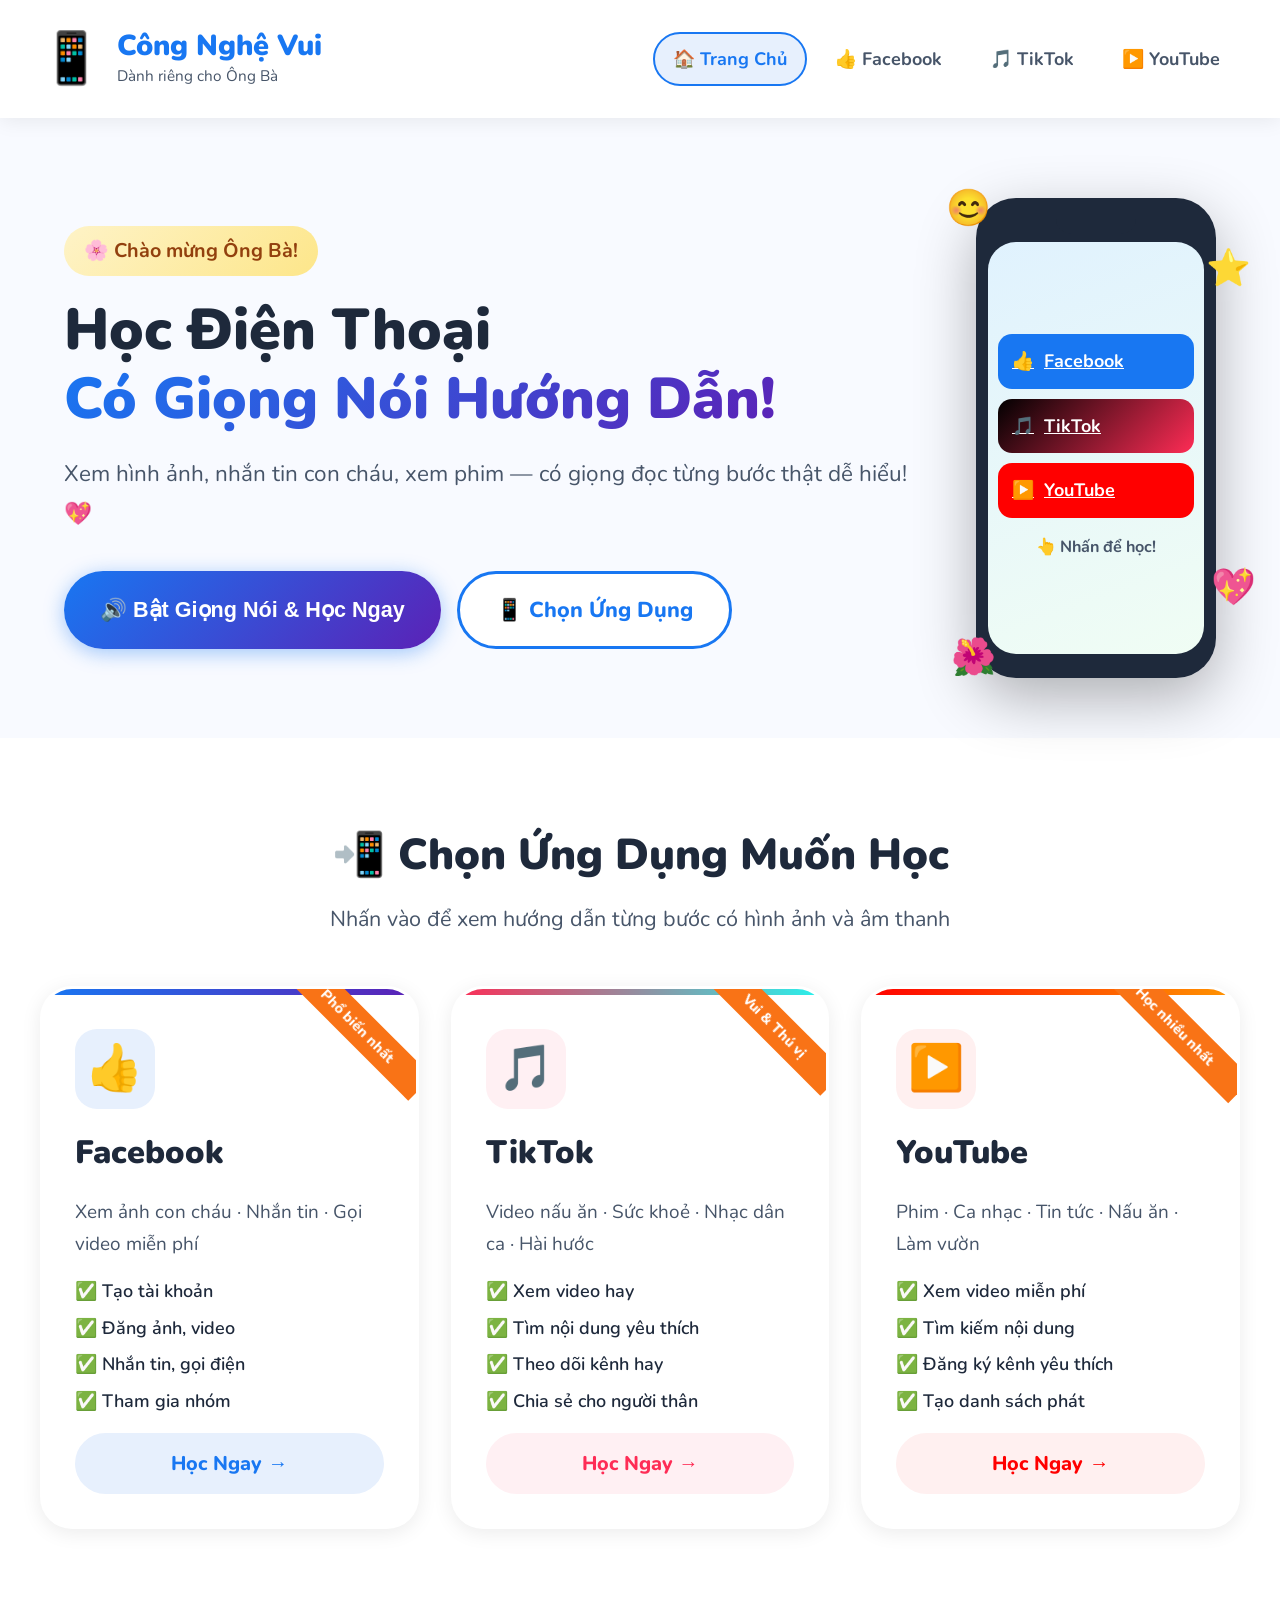
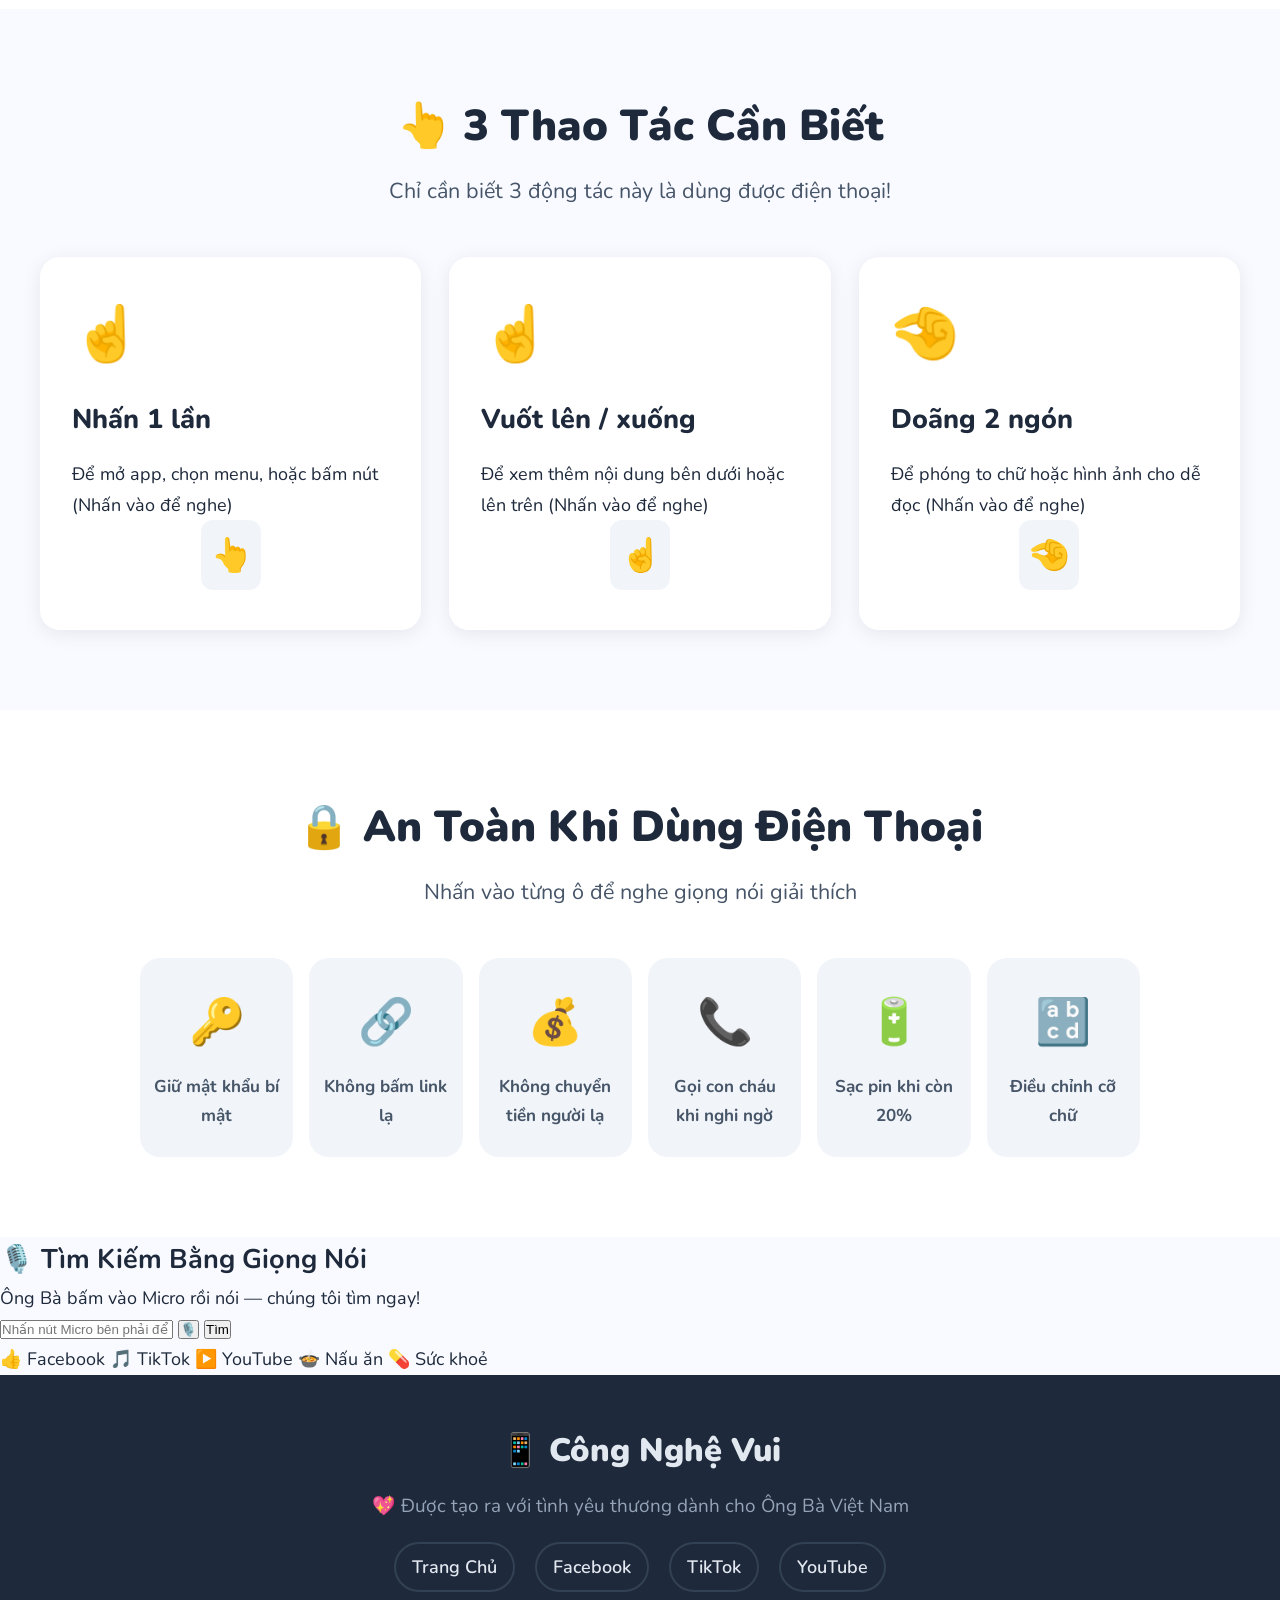
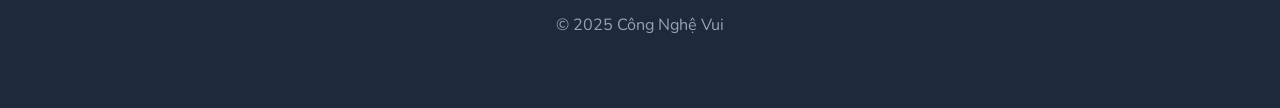
==== commit ee892d0a: "voice2" ====
--- a/index.html
+++ b/index.html
@@ -33,11 +33,11 @@
 <section class="hero">
   <div class="hero-content">
     <div class="hero-badge">🌸 Chào mừng Ông Bà!</div>
-    <h2 class="hero-title">Học Điện Thoại<br><span class="highlight">Thật Dễ Dàng!</span></h2>
-    <p class="hero-desc">Xem hình ảnh, nhắn tin con cháu, xem phim — tất cả ngay trên điện thoại! 💖</p>
+    <h2 class="hero-title">Học Điện Thoại<br><span class="highlight">Có Giọng Nói Hướng Dẫn!</span></h2>
+    <p class="hero-desc">Xem hình ảnh, nhắn tin con cháu, xem phim — có giọng đọc từng bước thật dễ hiểu! 💖</p>
     <div class="hero-buttons">
-      <a href="#apps" class="btn-primary">🚀 Chọn App Học</a>
-      <button class="btn-secondary" onclick="Voice.readSteps(window.PAGE_STEPS); document.getElementById('voice-ui').classList.add('active')">🔊 Nghe Giới Thiệu</button>
+      <button class="btn-primary" onclick="Voice.speak('Chào mừng Ông Bà đến với trang web Công Nghệ Vui! Hãy chọn ứng dụng bên dưới để bắt đầu học nhé.'); Voice.readSteps(window.PAGE_STEPS);" style="cursor:pointer;border:none">🔊 Bật Giọng Nói & Học Ngay</button>
+      <a href="#apps" class="btn-secondary">📱 Chọn Ứng Dụng</a>
     </div>
   </div>
   <div class="hero-visual">
@@ -115,22 +115,22 @@
     <p>Chỉ cần biết 3 động tác này là dùng được điện thoại!</p>
   </div>
   <div class="tips-grid">
-    <div class="tip-card">
+    <div class="tip-card" onclick="Voice.speak('Thao tác thứ nhất: Nhấn một lần bằng đầu ngón tay để mở ứng dụng hoặc chọn nút bấm.')" style="cursor:pointer">
       <div class="tip-icon-big">☝️</div>
       <h3>Nhấn 1 lần</h3>
-      <p>Để mở app, chọn menu, hoặc bấm nút</p>
+      <p>Để mở app, chọn menu, hoặc bấm nút (Nhấn vào để nghe)</p>
       <div class="gest-demo tap-demo"><span class="gest-hand tap-finger">👆</span></div>
     </div>
-    <div class="tip-card">
+    <div class="tip-card" onclick="Voice.speak('Thao tác thứ hai: Đặt ngón tay lên màn hình rồi vuốt lên trên hoặc vuốt xuống dưới để xem thêm nội dung.')" style="cursor:pointer">
       <div class="tip-icon-big">☝️</div>
       <h3>Vuốt lên / xuống</h3>
-      <p>Để xem thêm nội dung bên dưới hoặc lên trên</p>
+      <p>Để xem thêm nội dung bên dưới hoặc lên trên (Nhấn vào để nghe)</p>
       <div class="gest-demo swipe-demo"><span class="gest-hand swipe-finger">☝️</span></div>
     </div>
-    <div class="tip-card">
+    <div class="tip-card" onclick="Voice.speak('Thao tác thứ ba: Dùng hai ngón tay doãng ra xa nhau để phóng to chữ hoặc hình ảnh cho dễ nhìn.')" style="cursor:pointer">
       <div class="tip-icon-big">🤏</div>
       <h3>Doãng 2 ngón</h3>
-      <p>Để phóng to chữ hoặc hình ảnh cho dễ đọc</p>
+      <p>Để phóng to chữ hoặc hình ảnh cho dễ đọc (Nhấn vào để nghe)</p>
       <div class="gest-demo pinch-demo"><span class="gest-hand zoom-finger">🤏</span></div>
     </div>
   </div>
@@ -140,25 +140,25 @@
 <section class="quick-section" id="quick">
   <div class="section-header">
     <h2>🔒 An Toàn Khi Dùng Điện Thoại</h2>
-    <p>Nhấn vào để nghe giải thích</p>
+    <p>Nhấn vào từng ô để nghe giọng nói giải thích</p>
   </div>
   <div class="quick-grid">
     <div class="quick-item" id="safe-1" onclick="Voice.speak('Không chia sẻ mật khẩu cho bất kỳ ai, kể cả người tự xưng là nhân viên ngân hàng hoặc công an.')">
       <div class="qi-icon">🔑</div><p>Giữ mật khẩu bí mật</p>
     </div>
-    <div class="quick-item" id="safe-2" onclick="Voice.speak('Không bấm vào đường link lạ gửi qua tin nhắn. Nếu nghi ngờ, hãy hỏi con cháu trước.')">
+    <div class="quick-item" id="safe-2" onclick="Voice.speak('Không bấm vào đường link lạ gửi qua tin nhắn. Nếu nghi ngờ, hãy gọi hỏi con cháu trước.')">
       <div class="qi-icon">🔗</div><p>Không bấm link lạ</p>
     </div>
-    <div class="quick-item" id="safe-3" onclick="Voice.speak('Không chuyển tiền cho người lạ qua mạng. Đây là chiêu lừa đảo rất phổ biến.')">
+    <div class="quick-item" id="safe-3" onclick="Voice.speak('Không chuyển tiền cho người lạ qua mạng. Đây là chiêu lừa đảo rất phổ biến hiện nay.')">
       <div class="qi-icon">💰</div><p>Không chuyển tiền người lạ</p>
     </div>
-    <div class="quick-item" id="safe-4" onclick="Voice.speak('Khi thấy điều gì đó lạ hoặc nghi ngờ, hãy gọi ngay cho con cháu để được giúp đỡ.')">
+    <div class="quick-item" id="safe-4" onclick="Voice.speak('Khi thấy điều gì đó lạ hoặc nghi ngờ, hãy gọi ngay cho con cháu để được hướng dẫn.')">
       <div class="qi-icon">📞</div><p>Gọi con cháu khi nghi ngờ</p>
     </div>
-    <div class="quick-item" id="safe-5" onclick="Voice.speak('Sạc pin khi còn 20 phần trăm. Không để pin xuống 0 vì sẽ hỏng pin nhanh.')">
+    <div class="quick-item" id="safe-5" onclick="Voice.speak('Sạc pin khi còn 20 phần trăm. Không để pin cạn kiệt xuống 0 vì sẽ hỏng pin nhanh.')">
       <div class="qi-icon">🔋</div><p>Sạc pin khi còn 20%</p>
     </div>
-    <div class="quick-item" id="safe-6" onclick="Voice.speak('Nhấn A cộng để tăng cỡ chữ, nhấn A trừ để giảm cỡ chữ cho vừa mắt.')">
+    <div class="quick-item" id="safe-6" onclick="Voice.speak('Nhấn nút A cộng ở góc dưới màn hình để tăng cỡ chữ to hơn cho dễ đọc.')">
       <div class="qi-icon">🔡</div><p>Điều chỉnh cỡ chữ</p>
     </div>
   </div>
@@ -168,9 +168,9 @@
 <section class="voice-search-section">
   <div class="vs-inner">
     <h2>🎙️ Tìm Kiếm Bằng Giọng Nói</h2>
-    <p>Ông Bà nói — chúng tôi tìm ngay!</p>
+    <p>Ông Bà bấm vào Micro rồi nói — chúng tôi tìm ngay!</p>
     <div class="vs-bar">
-      <input type="text" id="main-search-input" placeholder="Nói hoặc gõ điều muốn tìm..." class="vs-input">
+      <input type="text" id="main-search-input" placeholder="Nhấn nút Micro bên phải để nói..." class="vs-input">
       <button id="voice-search-btn" onclick="Voice.startVoiceSearch(document.getElementById('main-search-input'), handleVoiceSearch)" title="Tìm bằng giọng nói">🎙️</button>
       <button class="vs-go-btn" onclick="handleVoiceSearch(document.getElementById('main-search-input').value)">Tìm</button>
     </div>
@@ -203,20 +203,25 @@
 
 <script>
 window.PAGE_STEPS = [
-  { el: '#card-fb', text: 'Facebook giúp Ông Bà kết nối với con cháu, xem ảnh và nhắn tin miễn phí.', audio: 'Facebook giúp Ông Bà kết nối với con cháu, xem ảnh và nhắn tin miễn phí.' },
-  { el: '#card-tt', text: 'TikTok có hàng ngàn video nấu ăn, sức khoẻ và nhạc dân ca rất hay.', audio: 'TikTok có hàng ngàn video nấu ăn, sức khoẻ và nhạc dân ca rất hay.' },
-  { el: '#card-yt', text: 'YouTube có thể xem phim, nghe nhạc và học nấu ăn hoàn toàn miễn phí.', audio: 'YouTube có thể xem phim, nghe nhạc và học nấu ăn hoàn toàn miễn phí.' },
+  { el: '#card-fb', text: 'Ứng dụng Facebook giúp Ông Bà xem ảnh con cháu, nhắn tin và gọi video miễn phí.' },
+  { el: '#card-tt', text: 'Ứng dụng TikTok có rất nhiều video ngắn về nấu ăn, sức khoẻ dưỡng sinh và nhạc dân ca vui tươi.' },
+  { el: '#card-yt', text: 'Ứng dụng YouTube xem phim, nghe nhạc cải lương và tin tức thời sự hoàn toàn miễn phí.' },
 ];
 
 function handleVoiceSearch(text) {
   if (!text) return;
   const res = document.getElementById('vs-result');
   const t = text.toLowerCase();
-  if (t.includes('facebook')) { res.innerHTML = '➡️ <a href="facebook.html">Xem hướng dẫn Facebook →</a>'; }
-  else if (t.includes('tiktok')) { res.innerHTML = '➡️ <a href="tiktok.html">Xem hướng dẫn TikTok →</a>'; }
-  else if (t.includes('youtube') || t.includes('you tube')) { res.innerHTML = '➡️ <a href="youtube.html">Xem hướng dẫn YouTube →</a>'; }
-  else { res.innerHTML = 🔍 Không tìm thấy kết quả cho "<strong></strong>". Hãy thử: Facebook, TikTok, YouTube; }
-  Voice.speak('Tìm thấy kết quả cho ' + text + '. Nhấn vào để xem chi tiết.');
+  if (t.includes('facebook')) {
+    res.innerHTML = '➡️ <a href="facebook.html" style="color:#f59e0b;font-weight:900;text-decoration:underline">Nhấn vào đây để xem hướng dẫn Facebook →</a>';
+  } else if (t.includes('tiktok')) {
+    res.innerHTML = '➡️ <a href="tiktok.html" style="color:#f59e0b;font-weight:900;text-decoration:underline">Nhấn vào đây để xem hướng dẫn TikTok →</a>';
+  } else if (t.includes('youtube') || t.includes('you tube')) {
+    res.innerHTML = '➡️ <a href="youtube.html" style="color:#f59e0b;font-weight:900;text-decoration:underline">Nhấn vào đây để xem hướng dẫn YouTube →</a>';
+  } else {
+    res.innerHTML = 🔍 Đã tìm: "<strong></strong>". Ông Bà hãy chọn xem Facebook, TikTok hoặc YouTube nhé!;
+  }
+  Voice.speak('Đã tìm thấy kết quả cho ' + text + '. Ông Bà nhấn vào liên kết màu vàng trên màn hình để xem nhé!');
 }
 </script>
 
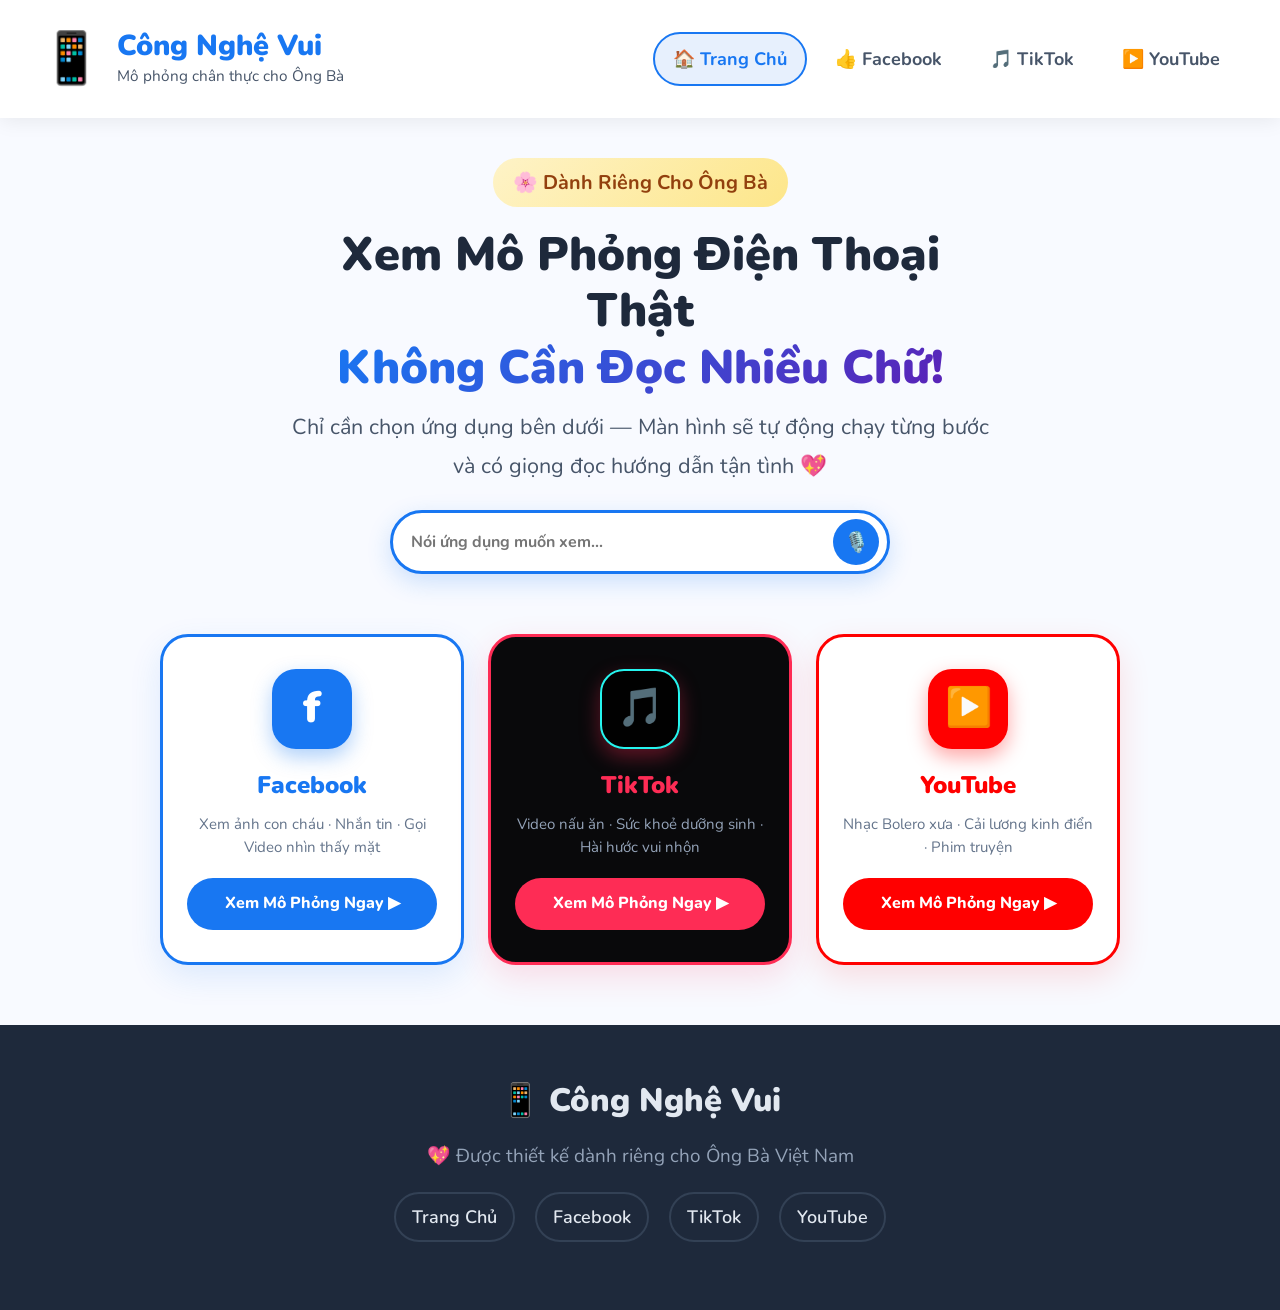
==== commit 664e1a14: "Font" ====
--- a/index.html
+++ b/index.html
@@ -6,18 +6,20 @@
   <meta name="theme-color" content="#1877f2">
   <title>Công Nghệ Vui - Hướng Dẫn Cho Ông Bà</title>
   <link rel="stylesheet" href="css/style.css">
+  <link rel="stylesheet" href="css/app-simulation.css">
   <link rel="stylesheet" href="css/mobile.css">
   <link href="https://fonts.googleapis.com/css2?family=Nunito:wght@400;700;800;900&display=swap" rel="stylesheet">
 </head>
 <body>
 
+<!-- TOP HEADER -->
 <header class="main-header">
   <div class="header-inner">
     <div class="logo-area">
       <span class="logo-icon">📱</span>
       <div class="logo-text">
         <h1>Công Nghệ Vui</h1>
-        <p>Dành riêng cho Ông Bà</p>
+        <p>Mô phỏng chân thực cho Ông Bà</p>
       </div>
     </div>
     <nav class="top-nav">
@@ -30,203 +32,100 @@
 </header>
 
 <!-- HERO -->
-<section class="hero">
-  <div class="hero-content">
-    <div class="hero-badge">🌸 Chào mừng Ông Bà!</div>
-    <h2 class="hero-title">Học Điện Thoại<br><span class="highlight">Có Giọng Nói Hướng Dẫn!</span></h2>
-    <p class="hero-desc">Xem hình ảnh, nhắn tin con cháu, xem phim — có giọng đọc từng bước thật dễ hiểu! 💖</p>
-    <div class="hero-buttons">
-      <button class="btn-primary" onclick="Voice.speak('Chào mừng Ông Bà đến với trang web Công Nghệ Vui! Hãy chọn ứng dụng bên dưới để bắt đầu học nhé.'); Voice.readSteps(window.PAGE_STEPS);" style="cursor:pointer;border:none">🔊 Bật Giọng Nói & Học Ngay</button>
-      <a href="#apps" class="btn-secondary">📱 Chọn Ứng Dụng</a>
-    </div>
-  </div>
-  <div class="hero-visual">
-    <div class="phone-mockup">
-      <div class="phone-notch"></div>
-      <div class="phone-screen">
-        <div class="phone-apps">
-          <a href="facebook.html" class="papp fb-app">👍<span>Facebook</span></a>
-          <a href="tiktok.html" class="papp tt-app">🎵<span>TikTok</span></a>
-          <a href="youtube.html" class="papp yt-app">▶️<span>YouTube</span></a>
-        </div>
-        <div class="phone-hint">👆 Nhấn để học!</div>
-      </div>
-    </div>
-    <div class="float-emoji fe1">😊</div>
-    <div class="float-emoji fe2">⭐</div>
-    <div class="float-emoji fe3">💖</div>
-    <div class="float-emoji fe4">🌺</div>
-  </div>
-</section>
+<section class="hero" style="padding: 40px 20px 30px; text-align: center;">
+  <div style="max-width: 700px; margin: 0 auto;">
+    <div class="hero-badge">🌸 Dành Riêng Cho Ông Bà</div>
+    <h2 class="hero-title" style="font-size: 2.6rem; margin-bottom: 12px;">
+      Xem Mô Phỏng Điện Thoại Thật<br>
+      <span class="highlight">Không Cần Đọc Nhiều Chữ!</span>
+    </h2>
+    <p class="hero-desc" style="font-size: 1.2rem; margin-bottom: 24px;">
+      Chỉ cần chọn ứng dụng bên dưới — Màn hình sẽ tự động chạy từng bước và có giọng đọc hướng dẫn tận tình 💖
+    </p>
 
-<!-- CHỌN ỨNG DỤNG -->
-<section class="apps-section" id="apps">
-  <div class="section-header">
-    <h2>📲 Chọn Ứng Dụng Muốn Học</h2>
-    <p>Nhấn vào để xem hướng dẫn từng bước có hình ảnh và âm thanh</p>
-  </div>
-  <div class="apps-grid">
-    <a href="facebook.html" class="app-card card-fb" id="card-fb">
-      <div class="card-ribbon">Phổ biến nhất</div>
-      <div class="card-icon-wrap fb-wrap">👍</div>
-      <h3>Facebook</h3>
-      <p>Xem ảnh con cháu · Nhắn tin · Gọi video miễn phí</p>
-      <ul>
-        <li>✅ Tạo tài khoản</li>
-        <li>✅ Đăng ảnh, video</li>
-        <li>✅ Nhắn tin, gọi điện</li>
-        <li>✅ Tham gia nhóm</li>
-      </ul>
-      <div class="card-cta fb-cta">Học Ngay →</div>
-    </a>
-    <a href="tiktok.html" class="app-card card-tt" id="card-tt">
-      <div class="card-ribbon">Vui & Thú vị</div>
-      <div class="card-icon-wrap tt-wrap">🎵</div>
-      <h3>TikTok</h3>
-      <p>Video nấu ăn · Sức khoẻ · Nhạc dân ca · Hài hước</p>
-      <ul>
-        <li>✅ Xem video hay</li>
-        <li>✅ Tìm nội dung yêu thích</li>
-        <li>✅ Theo dõi kênh hay</li>
-        <li>✅ Chia sẻ cho người thân</li>
-      </ul>
-      <div class="card-cta tt-cta">Học Ngay →</div>
-    </a>
-    <a href="youtube.html" class="app-card card-yt" id="card-yt">
-      <div class="card-ribbon">Học nhiều nhất</div>
-      <div class="card-icon-wrap yt-wrap">▶️</div>
-      <h3>YouTube</h3>
-      <p>Phim · Ca nhạc · Tin tức · Nấu ăn · Làm vườn</p>
-      <ul>
-        <li>✅ Xem video miễn phí</li>
-        <li>✅ Tìm kiếm nội dung</li>
-        <li>✅ Đăng ký kênh yêu thích</li>
-        <li>✅ Tạo danh sách phát</li>
-      </ul>
-      <div class="card-cta yt-cta">Học Ngay →</div>
-    </a>
-  </div>
-</section>
-
-<!-- THAO TÁC CƠ BẢN -->
-<section class="tips-section" id="tips">
-  <div class="section-header">
-    <h2>👆 3 Thao Tác Cần Biết</h2>
-    <p>Chỉ cần biết 3 động tác này là dùng được điện thoại!</p>
-  </div>
-  <div class="tips-grid">
-    <div class="tip-card" onclick="Voice.speak('Thao tác thứ nhất: Nhấn một lần bằng đầu ngón tay để mở ứng dụng hoặc chọn nút bấm.')" style="cursor:pointer">
-      <div class="tip-icon-big">☝️</div>
-      <h3>Nhấn 1 lần</h3>
-      <p>Để mở app, chọn menu, hoặc bấm nút (Nhấn vào để nghe)</p>
-      <div class="gest-demo tap-demo"><span class="gest-hand tap-finger">👆</span></div>
-    </div>
-    <div class="tip-card" onclick="Voice.speak('Thao tác thứ hai: Đặt ngón tay lên màn hình rồi vuốt lên trên hoặc vuốt xuống dưới để xem thêm nội dung.')" style="cursor:pointer">
-      <div class="tip-icon-big">☝️</div>
-      <h3>Vuốt lên / xuống</h3>
-      <p>Để xem thêm nội dung bên dưới hoặc lên trên (Nhấn vào để nghe)</p>
-      <div class="gest-demo swipe-demo"><span class="gest-hand swipe-finger">☝️</span></div>
-    </div>
-    <div class="tip-card" onclick="Voice.speak('Thao tác thứ ba: Dùng hai ngón tay doãng ra xa nhau để phóng to chữ hoặc hình ảnh cho dễ nhìn.')" style="cursor:pointer">
-      <div class="tip-icon-big">🤏</div>
-      <h3>Doãng 2 ngón</h3>
-      <p>Để phóng to chữ hoặc hình ảnh cho dễ đọc (Nhấn vào để nghe)</p>
-      <div class="gest-demo pinch-demo"><span class="gest-hand zoom-finger">🤏</span></div>
+    <!-- VOICE SEARCH BAR -->
+    <div style="max-width: 500px; margin: 0 auto 30px; display: flex; gap: 8px; background: white; border: 3px solid #1877f2; border-radius: 50px; padding: 6px 8px 6px 18px; box-shadow: 0 8px 24px rgba(24,119,242,0.2); align-items: center;">
+      <input type="text" id="main-voice-inp" placeholder="Nói ứng dụng muốn xem..." style="flex:1; border:none; outline:none; font-size:16px; font-weight:700; font-family:inherit;">
+      <button onclick="Voice.startVoiceSearch(document.getElementById('main-voice-inp'), handleHomeSearch)" style="width:46px; height:46px; border-radius:50%; background:#1877f2; color:white; border:none; font-size:20px; cursor:pointer;" title="Nói vào đây">🎙️</button>
     </div>
   </div>
 </section>
 
-<!-- AN TOÀN -->
-<section class="quick-section" id="quick">
-  <div class="section-header">
-    <h2>🔒 An Toàn Khi Dùng Điện Thoại</h2>
-    <p>Nhấn vào từng ô để nghe giọng nói giải thích</p>
-  </div>
-  <div class="quick-grid">
-    <div class="quick-item" id="safe-1" onclick="Voice.speak('Không chia sẻ mật khẩu cho bất kỳ ai, kể cả người tự xưng là nhân viên ngân hàng hoặc công an.')">
-      <div class="qi-icon">🔑</div><p>Giữ mật khẩu bí mật</p>
-    </div>
-    <div class="quick-item" id="safe-2" onclick="Voice.speak('Không bấm vào đường link lạ gửi qua tin nhắn. Nếu nghi ngờ, hãy gọi hỏi con cháu trước.')">
-      <div class="qi-icon">🔗</div><p>Không bấm link lạ</p>
-    </div>
-    <div class="quick-item" id="safe-3" onclick="Voice.speak('Không chuyển tiền cho người lạ qua mạng. Đây là chiêu lừa đảo rất phổ biến hiện nay.')">
-      <div class="qi-icon">💰</div><p>Không chuyển tiền người lạ</p>
-    </div>
-    <div class="quick-item" id="safe-4" onclick="Voice.speak('Khi thấy điều gì đó lạ hoặc nghi ngờ, hãy gọi ngay cho con cháu để được hướng dẫn.')">
-      <div class="qi-icon">📞</div><p>Gọi con cháu khi nghi ngờ</p>
-    </div>
-    <div class="quick-item" id="safe-5" onclick="Voice.speak('Sạc pin khi còn 20 phần trăm. Không để pin cạn kiệt xuống 0 vì sẽ hỏng pin nhanh.')">
-      <div class="qi-icon">🔋</div><p>Sạc pin khi còn 20%</p>
-    </div>
-    <div class="quick-item" id="safe-6" onclick="Voice.speak('Nhấn nút A cộng ở góc dưới màn hình để tăng cỡ chữ to hơn cho dễ đọc.')">
-      <div class="qi-icon">🔡</div><p>Điều chỉnh cỡ chữ</p>
-    </div>
-  </div>
-</section>
+<!-- GIANT 3 APP CARDS -->
+<section style="max-width: 1000px; margin: 0 auto; padding: 0 20px 60px;">
+  <div style="display: grid; grid-template-columns: repeat(auto-fit, minmax(280px, 1fr)); gap: 24px;">
 
-<!-- TÌM KIẾM BẰNG GIỌNG NÓI -->
-<section class="voice-search-section">
-  <div class="vs-inner">
-    <h2>🎙️ Tìm Kiếm Bằng Giọng Nói</h2>
-    <p>Ông Bà bấm vào Micro rồi nói — chúng tôi tìm ngay!</p>
-    <div class="vs-bar">
-      <input type="text" id="main-search-input" placeholder="Nhấn nút Micro bên phải để nói..." class="vs-input">
-      <button id="voice-search-btn" onclick="Voice.startVoiceSearch(document.getElementById('main-search-input'), handleVoiceSearch)" title="Tìm bằng giọng nói">🎙️</button>
-      <button class="vs-go-btn" onclick="handleVoiceSearch(document.getElementById('main-search-input').value)">Tìm</button>
-    </div>
-    <div id="vs-result" class="vs-result"></div>
-    <div class="vs-suggestions">
-      <span onclick="handleVoiceSearch('Facebook')">👍 Facebook</span>
-      <span onclick="handleVoiceSearch('TikTok')">🎵 TikTok</span>
-      <span onclick="handleVoiceSearch('YouTube')">▶️ YouTube</span>
-      <span onclick="handleVoiceSearch('nấu ăn')">🍲 Nấu ăn</span>
-      <span onclick="handleVoiceSearch('sức khoẻ')">💊 Sức khoẻ</span>
-    </div>
+    <!-- 1. FACEBOOK CARD -->
+    <a href="facebook.html" style="text-decoration: none; color: inherit;">
+      <div style="background: white; border-radius: 28px; padding: 32px 24px; border: 3px solid #1877f2; box-shadow: 0 12px 32px rgba(24,119,242,0.12); text-align: center; transition: all 0.3s; height: 100%; display: flex; flex-direction: column; align-items: center;" onmouseover="this.style.transform='translateY(-8px)'" onmouseout="this.style.transform='translateY(0)'">
+        <div style="width: 80px; height: 80px; background: #1877f2; border-radius: 24px; display: flex; align-items: center; justify-content: center; font-size: 44px; color: white; font-weight: 900; margin-bottom: 16px; box-shadow: 0 8px 20px rgba(24,119,242,0.35);">f</div>
+        <h3 style="font-size: 24px; font-weight: 900; color: #1877f2; margin-bottom: 8px;">Facebook</h3>
+        <p style="font-size: 15px; color: #64748b; margin-bottom: 20px; line-height: 1.5;">Xem ảnh con cháu · Nhắn tin · Gọi Video nhìn thấy mặt</p>
+        <div style="margin-top: auto; background: #1877f2; color: white; padding: 12px 28px; border-radius: 50px; font-size: 16px; font-weight: 800; width: 100%;">
+          Xem Mô Phỏng Ngay ▶
+        </div>
+      </div>
+    </a>
+
+    <!-- 2. TIKTOK CARD -->
+    <a href="tiktok.html" style="text-decoration: none; color: inherit;">
+      <div style="background: #09090b; border-radius: 28px; padding: 32px 24px; border: 3px solid #fe2c55; box-shadow: 0 12px 32px rgba(254,44,85,0.15); text-align: center; transition: all 0.3s; height: 100%; display: flex; flex-direction: column; align-items: center; color: white;" onmouseover="this.style.transform='translateY(-8px)'" onmouseout="this.style.transform='translateY(0)'">
+        <div style="width: 80px; height: 80px; background: #010101; border-radius: 24px; display: flex; align-items: center; justify-content: center; font-size: 38px; color: #fe2c55; margin-bottom: 16px; box-shadow: 0 8px 20px rgba(254,44,85,0.35); border: 2px solid #25f4ee;">🎵</div>
+        <h3 style="font-size: 24px; font-weight: 900; color: #fe2c55; margin-bottom: 8px;">TikTok</h3>
+        <p style="font-size: 15px; color: #94a3b8; margin-bottom: 20px; line-height: 1.5;">Video nấu ăn · Sức khoẻ dưỡng sinh · Hài hước vui nhộn</p>
+        <div style="margin-top: auto; background: #fe2c55; color: white; padding: 12px 28px; border-radius: 50px; font-size: 16px; font-weight: 800; width: 100%;">
+          Xem Mô Phỏng Ngay ▶
+        </div>
+      </div>
+    </a>
+
+    <!-- 3. YOUTUBE CARD -->
+    <a href="youtube.html" style="text-decoration: none; color: inherit;">
+      <div style="background: white; border-radius: 28px; padding: 32px 24px; border: 3px solid #ff0000; box-shadow: 0 12px 32px rgba(255,0,0,0.12); text-align: center; transition: all 0.3s; height: 100%; display: flex; flex-direction: column; align-items: center;" onmouseover="this.style.transform='translateY(-8px)'" onmouseout="this.style.transform='translateY(0)'">
+        <div style="width: 80px; height: 80px; background: #ff0000; border-radius: 24px; display: flex; align-items: center; justify-content: center; font-size: 38px; color: white; margin-bottom: 16px; box-shadow: 0 8px 20px rgba(255,0,0,0.35);">▶️</div>
+        <h3 style="font-size: 24px; font-weight: 900; color: #ff0000; margin-bottom: 8px;">YouTube</h3>
+        <p style="font-size: 15px; color: #64748b; margin-bottom: 20px; line-height: 1.5;">Nhạc Bolero xưa · Cải lương kinh điển · Phim truyện</p>
+        <div style="margin-top: auto; background: #ff0000; color: white; padding: 12px 28px; border-radius: 50px; font-size: 16px; font-weight: 800; width: 100%;">
+          Xem Mô Phỏng Ngay ▶
+        </div>
+      </div>
+    </a>
+
   </div>
 </section>
 
 <footer class="main-footer">
   <div class="footer-inner">
     <div class="footer-logo">📱 Công Nghệ Vui</div>
-    <p>💖 Được tạo ra với tình yêu thương dành cho Ông Bà Việt Nam</p>
+    <p>💖 Được thiết kế dành riêng cho Ông Bà Việt Nam</p>
     <div class="footer-links">
       <a href="index.html">Trang Chủ</a>
       <a href="facebook.html">Facebook</a>
       <a href="tiktok.html">TikTok</a>
       <a href="youtube.html">YouTube</a>
     </div>
-    <p class="copy">© 2025 Công Nghệ Vui</p>
   </div>
 </footer>
 
-<div class="back-to-top" onclick="window.scrollTo({top:0,behavior:'smooth'})" id="backTop">🔝 Lên Đầu</div>
-
+<script src="js/voice.js"></script>
+<script src="js/mobile.js"></script>
 <script>
-window.PAGE_STEPS = [
-  { el: '#card-fb', text: 'Ứng dụng Facebook giúp Ông Bà xem ảnh con cháu, nhắn tin và gọi video miễn phí.' },
-  { el: '#card-tt', text: 'Ứng dụng TikTok có rất nhiều video ngắn về nấu ăn, sức khoẻ dưỡng sinh và nhạc dân ca vui tươi.' },
-  { el: '#card-yt', text: 'Ứng dụng YouTube xem phim, nghe nhạc cải lương và tin tức thời sự hoàn toàn miễn phí.' },
-];
-
-function handleVoiceSearch(text) {
+function handleHomeSearch(text) {
   if (!text) return;
-  const res = document.getElementById('vs-result');
   const t = text.toLowerCase();
-  if (t.includes('facebook')) {
-    res.innerHTML = '➡️ <a href="facebook.html" style="color:#f59e0b;font-weight:900;text-decoration:underline">Nhấn vào đây để xem hướng dẫn Facebook →</a>';
-  } else if (t.includes('tiktok')) {
-    res.innerHTML = '➡️ <a href="tiktok.html" style="color:#f59e0b;font-weight:900;text-decoration:underline">Nhấn vào đây để xem hướng dẫn TikTok →</a>';
-  } else if (t.includes('youtube') || t.includes('you tube')) {
-    res.innerHTML = '➡️ <a href="youtube.html" style="color:#f59e0b;font-weight:900;text-decoration:underline">Nhấn vào đây để xem hướng dẫn YouTube →</a>';
+  if (t.includes('facebook') || t.includes('phây')) {
+    Voice.speak('Đang mở mô phỏng Facebook cho Ông Bà.');
+    window.location.href = 'facebook.html';
+  } else if (t.includes('tiktok') || t.includes('tóp tóp')) {
+    Voice.speak('Đang mở mô phỏng TikTok cho Ông Bà.');
+    window.location.href = 'tiktok.html';
+  } else if (t.includes('youtube') || t.includes('du túp')) {
+    Voice.speak('Đang mở mô phỏng YouTube cho Ông Bà.');
+    window.location.href = 'youtube.html';
   } else {
-    res.innerHTML = 🔍 Đã tìm: "<strong></strong>". Ông Bà hãy chọn xem Facebook, TikTok hoặc YouTube nhé!;
+    Voice.speak('Ông Bà muốn xem Facebook, TikTok hay YouTube? Hãy nói tên ứng dụng nhé!');
   }
-  Voice.speak('Đã tìm thấy kết quả cho ' + text + '. Ông Bà nhấn vào liên kết màu vàng trên màn hình để xem nhé!');
 }
 </script>
-
-<script src="js/main.js"></script>
-<script src="js/voice.js"></script>
-<script src="js/mobile.js"></script>
 </body>
 </html>
--- a/css/app-simulation.css
+++ b/css/app-simulation.css
@@ -0,0 +1,1005 @@
+/* =========================================================
+   APP-SIMULATION.CSS - PIXEL-PERFECT REAL APP INTERFACES
+   Facebook, TikTok, YouTube Mobile App Clones for Seniors
+   ========================================================= */
+
+/* ===== SMARTPHONE CONTAINER ===== */
+.sim-stage {
+  display: flex;
+  justify-content: center;
+  align-items: center;
+  padding: 20px;
+  max-width: 100%;
+}
+
+.sim-phone {
+  width: 375px;
+  height: 760px;
+  max-width: 100%;
+  background: #0f172a;
+  border-radius: 46px;
+  padding: 12px 10px;
+  box-shadow: 0 25px 60px -12px rgba(0, 0, 0, 0.45), 0 0 0 1px rgba(255,255,255,0.1), inset 0 0 0 2px #334155;
+  position: relative;
+  user-select: none;
+  flex-shrink: 0;
+}
+
+.sim-notch {
+  position: absolute;
+  top: 18px;
+  left: 50%;
+  transform: translateX(-50%);
+  width: 120px;
+  height: 24px;
+  background: #0f172a;
+  border-radius: 0 0 16px 16px;
+  z-index: 100;
+  display: flex;
+  align-items: center;
+  justify-content: center;
+  gap: 8px;
+}
+.sim-speaker { width: 45px; height: 4px; background: #334155; border-radius: 2px; }
+.sim-camera { width: 8px; height: 8px; background: #1e293b; border-radius: 50%; border: 1px solid #334155; }
+
+.sim-screen {
+  width: 100%;
+  height: 100%;
+  border-radius: 36px;
+  overflow: hidden;
+  position: relative;
+  background: #fff;
+  display: flex;
+  flex-direction: column;
+  font-family: -apple-system, BlinkMacSystemFont, 'Segoe UI', Roboto, Helvetica, Arial, sans-serif;
+}
+
+/* Status Bar */
+.sim-status-bar {
+  height: 36px;
+  padding: 6px 18px 0;
+  display: flex;
+  justify-content: space-between;
+  align-items: center;
+  font-size: 13px;
+  font-weight: 700;
+  z-index: 50;
+}
+.status-dark { color: #fff; background: transparent; }
+.status-light { color: #1e293b; background: transparent; }
+.sim-status-icons { display: flex; gap: 6px; font-size: 11px; align-items: center; }
+
+/* Finger Pointer Animation */
+.sim-finger {
+  position: absolute;
+  z-index: 200;
+  pointer-events: none;
+  transition: all 0.6s cubic-bezier(0.34, 1.56, 0.64, 1);
+  display: flex;
+  flex-direction: column;
+  align-items: center;
+  transform: translate(-50%, -50%);
+}
+.sim-finger-hand {
+  font-size: 42px;
+  filter: drop-shadow(0 6px 12px rgba(0,0,0,0.3));
+  animation: finger-tap 1s infinite alternate ease-in-out;
+}
+.sim-finger-pulse {
+  position: absolute;
+  top: 10px;
+  left: 50%;
+  transform: translateX(-50%);
+  width: 44px;
+  height: 44px;
+  border-radius: 50%;
+  border: 4px solid #f59e0b;
+  background: rgba(245, 158, 11, 0.25);
+  animation: ripple 1.2s infinite ease-out;
+}
+@keyframes finger-tap {
+  0% { transform: translateY(0) scale(1); }
+  100% { transform: translateY(-8px) scale(0.92); }
+}
+@keyframes ripple {
+  0% { transform: translateX(-50%) scale(0.4); opacity: 1; }
+  100% { transform: translateX(-50%) scale(1.6); opacity: 0; }
+}
+
+/* =========================================================
+   1. REAL FACEBOOK MOBILE APP UI
+   ========================================================= */
+.fb-app-screen {
+  background: #f0f2f5;
+  height: 100%;
+  display: flex;
+  flex-direction: column;
+  position: relative;
+  overflow: hidden;
+}
+
+.fb-header {
+  background: #fff;
+  padding: 4px 14px 8px;
+  display: flex;
+  justify-content: space-between;
+  align-items: center;
+  border-bottom: 1px solid #e4e6eb;
+}
+.fb-logo {
+  font-size: 26px;
+  font-weight: 900;
+  color: #1877f2;
+  letter-spacing: -0.5px;
+}
+.fb-header-actions {
+  display: flex;
+  gap: 8px;
+}
+.fb-circle-btn {
+  width: 38px;
+  height: 38px;
+  border-radius: 50%;
+  background: #e4e6eb;
+  display: flex;
+  align-items: center;
+  justify-content: center;
+  font-size: 16px;
+  cursor: pointer;
+  position: relative;
+}
+.fb-badge {
+  position: absolute;
+  top: -2px;
+  right: -2px;
+  background: #e41e3f;
+  color: white;
+  font-size: 10px;
+  font-weight: 800;
+  padding: 1px 5px;
+  border-radius: 10px;
+  border: 2px solid white;
+}
+
+/* Tabs */
+.fb-nav-tabs {
+  background: #fff;
+  display: flex;
+  justify-content: space-around;
+  border-bottom: 1px solid #e4e6eb;
+}
+.fb-tab {
+  flex: 1;
+  text-align: center;
+  padding: 10px 0;
+  font-size: 20px;
+  color: #65676b;
+  position: relative;
+  cursor: pointer;
+}
+.fb-tab.active {
+  color: #1877f2;
+}
+.fb-tab.active::after {
+  content: '';
+  position: absolute;
+  bottom: 0;
+  left: 15%;
+  right: 15%;
+  height: 3px;
+  background: #1877f2;
+  border-radius: 3px 3px 0 0;
+}
+
+/* Content Area */
+.fb-feed {
+  flex: 1;
+  overflow-y: auto;
+  padding-bottom: 20px;
+}
+
+/* Post Creator Box */
+.fb-create-box {
+  background: #fff;
+  padding: 10px 14px;
+  display: flex;
+  align-items: center;
+  gap: 10px;
+  margin-bottom: 8px;
+}
+.fb-avatar {
+  width: 40px;
+  height: 40px;
+  border-radius: 50%;
+  background: linear-gradient(135deg, #a8edea, #fed6e3);
+  display: flex;
+  align-items: center;
+  justify-content: center;
+  font-size: 20px;
+  flex-shrink: 0;
+}
+.fb-input-fake {
+  flex: 1;
+  border: 1px solid #ced0d4;
+  border-radius: 24px;
+  padding: 9px 14px;
+  font-size: 14px;
+  color: #65676b;
+  background: #f0f2f5;
+  cursor: pointer;
+}
+.fb-photo-icon {
+  color: #45bd62;
+  font-size: 22px;
+  cursor: pointer;
+}
+
+/* Stories */
+.fb-stories {
+  background: #fff;
+  padding: 10px 12px;
+  display: flex;
+  gap: 8px;
+  overflow-x: auto;
+  margin-bottom: 8px;
+}
+.fb-story-card {
+  width: 82px;
+  height: 120px;
+  border-radius: 12px;
+  background: #e4e6eb;
+  position: relative;
+  overflow: hidden;
+  flex-shrink: 0;
+  display: flex;
+  flex-direction: column;
+  justify-content: flex-end;
+  padding: 6px;
+  font-size: 11px;
+  font-weight: 700;
+  color: white;
+  box-shadow: inset 0 -30px 20px rgba(0,0,0,0.6);
+}
+.fb-story-card.create {
+  background: #fff;
+  border: 1px solid #e4e6eb;
+  color: #1e293b;
+  box-shadow: none;
+  align-items: center;
+  justify-content: flex-end;
+}
+.fb-add-story-btn {
+  width: 28px;
+  height: 28px;
+  border-radius: 50%;
+  background: #1877f2;
+  color: white;
+  display: flex;
+  align-items: center;
+  justify-content: center;
+  font-size: 18px;
+  border: 2px solid white;
+  margin-bottom: 4px;
+}
+
+/* Feed Post */
+.fb-post-card {
+  background: #fff;
+  margin-bottom: 8px;
+  padding: 12px 0 0;
+}
+.fb-post-header {
+  display: flex;
+  gap: 10px;
+  padding: 0 14px 10px;
+  align-items: center;
+}
+.fb-post-user {
+  flex: 1;
+}
+.fb-user-name {
+  font-size: 14px;
+  font-weight: 700;
+  color: #050505;
+}
+.fb-post-meta {
+  font-size: 12px;
+  color: #65676b;
+}
+.fb-post-body {
+  padding: 0 14px 10px;
+  font-size: 14px;
+  color: #050505;
+  line-height: 1.4;
+}
+.fb-post-media {
+  width: 100%;
+  height: 190px;
+  background: linear-gradient(135deg, #fbc2eb, #a6c1ee);
+  display: flex;
+  flex-direction: column;
+  align-items: center;
+  justify-content: center;
+  font-size: 48px;
+  color: white;
+  position: relative;
+}
+.fb-media-caption {
+  font-size: 14px;
+  font-weight: 700;
+  background: rgba(0,0,0,0.5);
+  padding: 4px 12px;
+  border-radius: 20px;
+  margin-top: 8px;
+}
+
+/* Reactions Bar */
+.fb-post-stats {
+  display: flex;
+  justify-content: space-between;
+  padding: 8px 14px;
+  font-size: 12px;
+  color: #65676b;
+  border-bottom: 1px solid #e4e6eb;
+}
+.fb-stats-likes {
+  display: flex;
+  align-items: center;
+  gap: 4px;
+}
+.fb-like-bubble {
+  width: 18px;
+  height: 18px;
+  background: #1877f2;
+  color: white;
+  border-radius: 50%;
+  display: flex;
+  align-items: center;
+  justify-content: center;
+  font-size: 10px;
+}
+.fb-heart-bubble {
+  width: 18px;
+  height: 18px;
+  background: #e41e3f;
+  color: white;
+  border-radius: 50%;
+  display: flex;
+  align-items: center;
+  justify-content: center;
+  font-size: 10px;
+}
+
+.fb-post-actions {
+  display: flex;
+  justify-content: space-around;
+  padding: 4px 8px;
+}
+.fb-act-btn {
+  flex: 1;
+  display: flex;
+  align-items: center;
+  justify-content: center;
+  gap: 6px;
+  padding: 8px 0;
+  font-size: 13px;
+  font-weight: 700;
+  color: #65676b;
+  border-radius: 6px;
+  cursor: pointer;
+  transition: all 0.2s;
+}
+.fb-act-btn:active { background: #e4e6eb; }
+.fb-act-btn.liked { color: #1877f2; font-weight: 900; }
+
+/* Messenger Overlay Modal */
+.fb-msg-sheet {
+  position: absolute;
+  inset: 0;
+  background: #fff;
+  z-index: 120;
+  display: flex;
+  flex-direction: column;
+  transform: translateY(100%);
+  transition: transform 0.4s cubic-bezier(0.16, 1, 0.3, 1);
+}
+.fb-msg-sheet.open { transform: translateY(0); }
+.fb-msg-top {
+  display: flex;
+  align-items: center;
+  gap: 10px;
+  padding: 10px 14px;
+  border-bottom: 1px solid #e4e6eb;
+  background: #fff;
+}
+.fb-msg-chat {
+  flex: 1;
+  padding: 12px;
+  display: flex;
+  flex-direction: column;
+  gap: 10px;
+  overflow-y: auto;
+}
+.msg-bubble {
+  max-width: 75%;
+  padding: 10px 14px;
+  border-radius: 18px;
+  font-size: 14px;
+  line-height: 1.4;
+}
+.msg-in {
+  background: #f0f2f5;
+  color: #050505;
+  align-self: flex-start;
+  border-bottom-left-radius: 4px;
+}
+.msg-out {
+  background: #0084ff;
+  color: #fff;
+  align-self: flex-end;
+  border-bottom-right-radius: 4px;
+}
+.fb-msg-input-bar {
+  display: flex;
+  align-items: center;
+  gap: 8px;
+  padding: 10px 14px;
+  border-top: 1px solid #e4e6eb;
+}
+.fb-msg-input {
+  flex: 1;
+  border: 1px solid #ced0d4;
+  border-radius: 20px;
+  padding: 8px 14px;
+  font-size: 14px;
+  outline: none;
+}
+
+/* =========================================================
+   2. REAL TIKTOK MOBILE APP UI
+   ========================================================= */
+.tt-app-screen {
+  background: #000;
+  height: 100%;
+  display: flex;
+  flex-direction: column;
+  position: relative;
+  overflow: hidden;
+  color: #fff;
+}
+
+.tt-top-nav {
+  position: absolute;
+  top: 36px;
+  left: 0;
+  right: 0;
+  z-index: 40;
+  display: flex;
+  justify-content: center;
+  align-items: center;
+  gap: 16px;
+  font-size: 16px;
+  font-weight: 700;
+  text-shadow: 0 1px 4px rgba(0,0,0,0.8);
+}
+.tt-tab-item { color: rgba(255,255,255,0.6); cursor: pointer; position: relative; padding: 4px 0; }
+.tt-tab-item.active { color: #fff; font-weight: 800; font-size: 17px; }
+.tt-tab-item.active::after {
+  content: '';
+  position: absolute;
+  bottom: 0;
+  left: 20%;
+  right: 20%;
+  height: 2px;
+  background: #fff;
+  border-radius: 2px;
+}
+.tt-search-icon {
+  position: absolute;
+  right: 16px;
+  font-size: 20px;
+  cursor: pointer;
+}
+
+/* Fullscreen TikTok Video Viewport */
+.tt-viewport {
+  flex: 1;
+  position: relative;
+  overflow: hidden;
+  background: #181818;
+}
+.tt-video-slide {
+  position: absolute;
+  inset: 0;
+  display: flex;
+  flex-direction: column;
+  justify-content: center;
+  align-items: center;
+  transition: transform 0.45s cubic-bezier(0.2, 0.8, 0.2, 1);
+  background-size: cover;
+  background-position: center;
+}
+.tt-vid-main-icon {
+  font-size: 80px;
+  animation: float-slow 3s infinite alternate ease-in-out;
+}
+@keyframes float-slow {
+  0% { transform: translateY(0) scale(1); }
+  100% { transform: translateY(-10px) scale(1.05); }
+}
+
+/* Right Sidebar Icons */
+.tt-sidebar {
+  position: absolute;
+  right: 12px;
+  bottom: 80px;
+  display: flex;
+  flex-direction: column;
+  align-items: center;
+  gap: 16px;
+  z-index: 30;
+}
+.tt-avatar-box {
+  width: 46px;
+  height: 46px;
+  border-radius: 50%;
+  border: 2px solid #fff;
+  background: #fe2c55;
+  display: flex;
+  align-items: center;
+  justify-content: center;
+  font-size: 22px;
+  position: relative;
+  margin-bottom: 8px;
+}
+.tt-plus-badge {
+  position: absolute;
+  bottom: -6px;
+  left: 50%;
+  transform: translateX(-50%);
+  background: #fe2c55;
+  color: white;
+  width: 18px;
+  height: 18px;
+  border-radius: 50%;
+  font-size: 14px;
+  font-weight: 900;
+  display: flex;
+  align-items: center;
+  justify-content: center;
+}
+.tt-btn-action {
+  display: flex;
+  flex-direction: column;
+  align-items: center;
+  gap: 3px;
+  cursor: pointer;
+}
+.tt-action-icon {
+  font-size: 28px;
+  filter: drop-shadow(0 2px 5px rgba(0,0,0,0.6));
+  transition: transform 0.2s;
+}
+.tt-btn-action:active .tt-action-icon { transform: scale(1.3); }
+.tt-action-num {
+  font-size: 11px;
+  font-weight: 700;
+  text-shadow: 0 1px 3px rgba(0,0,0,0.9);
+}
+.tt-disc {
+  width: 40px;
+  height: 40px;
+  border-radius: 50%;
+  background: #262626;
+  border: 8px solid #0f0f0f;
+  display: flex;
+  align-items: center;
+  justify-content: center;
+  font-size: 14px;
+  animation: spin 3s linear infinite;
+  margin-top: 6px;
+}
+@keyframes spin { 100% { transform: rotate(360deg); } }
+
+/* Bottom Video Meta Info */
+.tt-bottom-info {
+  position: absolute;
+  left: 12px;
+  right: 80px;
+  bottom: 75px;
+  z-index: 30;
+  text-shadow: 0 1px 4px rgba(0,0,0,0.8);
+}
+.tt-author-name {
+  font-size: 15px;
+  font-weight: 800;
+  margin-bottom: 6px;
+  display: flex;
+  align-items: center;
+  gap: 6px;
+}
+.tt-caption {
+  font-size: 13px;
+  line-height: 1.4;
+  margin-bottom: 8px;
+}
+.tt-music {
+  font-size: 12px;
+  display: flex;
+  align-items: center;
+  gap: 6px;
+}
+
+/* Bottom Tab Bar */
+.tt-bottom-bar {
+  height: 52px;
+  background: #000;
+  border-top: 1px solid rgba(255,255,255,0.15);
+  display: flex;
+  justify-content: space-around;
+  align-items: center;
+  z-index: 40;
+}
+.tt-bar-item {
+  display: flex;
+  flex-direction: column;
+  align-items: center;
+  gap: 3px;
+  color: rgba(255,255,255,0.6);
+  font-size: 10px;
+  font-weight: 600;
+  cursor: pointer;
+}
+.tt-bar-item.active { color: #fff; }
+.tt-create-btn {
+  width: 44px;
+  height: 28px;
+  background: #fff;
+  border-radius: 8px;
+  position: relative;
+  display: flex;
+  align-items: center;
+  justify-content: center;
+  color: #000;
+  font-size: 18px;
+  font-weight: 900;
+}
+.tt-create-btn::before {
+  content: '';
+  position: absolute;
+  left: -3px;
+  top: 0;
+  bottom: 0;
+  width: 8px;
+  background: #25f4ee;
+  border-radius: 8px 0 0 8px;
+  z-index: -1;
+}
+.tt-create-btn::after {
+  content: '';
+  position: absolute;
+  right: -3px;
+  top: 0;
+  bottom: 0;
+  width: 8px;
+  background: #fe2c55;
+  border-radius: 0 8px 8px 0;
+  z-index: -1;
+}
+
+/* =========================================================
+   3. REAL YOUTUBE MOBILE APP UI
+   ========================================================= */
+.yt-app-screen {
+  background: #0f0f0f;
+  height: 100%;
+  display: flex;
+  flex-direction: column;
+  position: relative;
+  overflow: hidden;
+  color: #fff;
+}
+
+.yt-header {
+  padding: 4px 14px 8px;
+  display: flex;
+  justify-content: space-between;
+  align-items: center;
+  background: #0f0f0f;
+}
+.yt-logo-box {
+  display: flex;
+  align-items: center;
+  gap: 4px;
+}
+.yt-play-icon-logo {
+  background: #ff0000;
+  color: white;
+  width: 26px;
+  height: 18px;
+  border-radius: 5px;
+  display: flex;
+  align-items: center;
+  justify-content: center;
+  font-size: 11px;
+}
+.yt-logo-text {
+  font-size: 18px;
+  font-weight: 900;
+  letter-spacing: -0.5px;
+}
+
+.yt-header-tools {
+  display: flex;
+  gap: 14px;
+  font-size: 18px;
+}
+
+/* Category Pills */
+.yt-pills-row {
+  display: flex;
+  gap: 8px;
+  padding: 6px 14px 10px;
+  overflow-x: auto;
+  background: #0f0f0f;
+}
+.yt-pill {
+  padding: 6px 12px;
+  border-radius: 8px;
+  background: #272727;
+  font-size: 13px;
+  font-weight: 600;
+  white-space: nowrap;
+  cursor: pointer;
+}
+.yt-pill.active {
+  background: #fff;
+  color: #0f0f0f;
+}
+
+/* Real YouTube Video Player */
+.yt-player-box {
+  width: 100%;
+  height: 210px;
+  background: #000;
+  position: relative;
+  display: flex;
+  flex-direction: column;
+  justify-content: center;
+  align-items: center;
+}
+.yt-vid-cover {
+  width: 100%;
+  height: 100%;
+  background: linear-gradient(135deg, #1e3a8a, #3b82f6);
+  display: flex;
+  flex-direction: column;
+  align-items: center;
+  justify-content: center;
+  font-size: 54px;
+  color: white;
+  position: relative;
+}
+.yt-play-center-btn {
+  width: 56px;
+  height: 56px;
+  border-radius: 50%;
+  background: rgba(0,0,0,0.6);
+  color: #fff;
+  display: flex;
+  align-items: center;
+  justify-content: center;
+  font-size: 24px;
+  cursor: pointer;
+  transition: transform 0.2s;
+}
+.yt-play-center-btn:active { transform: scale(1.15); }
+
+/* Video Progress Bar */
+.yt-progress-container {
+  position: absolute;
+  bottom: 0;
+  left: 0;
+  right: 0;
+  height: 3px;
+  background: rgba(255,255,255,0.3);
+}
+.yt-progress-fill {
+  height: 100%;
+  width: 35%;
+  background: #ff0000;
+  position: relative;
+}
+.yt-progress-scrubber {
+  position: absolute;
+  right: -5px;
+  top: -4px;
+  width: 11px;
+  height: 11px;
+  border-radius: 50%;
+  background: #ff0000;
+}
+
+/* Video Details */
+.yt-content-scroll {
+  flex: 1;
+  overflow-y: auto;
+  padding: 12px 14px;
+}
+.yt-video-title {
+  font-size: 15px;
+  font-weight: 700;
+  line-height: 1.4;
+  margin-bottom: 6px;
+}
+.yt-video-meta {
+  font-size: 12px;
+  color: #aaa;
+  margin-bottom: 12px;
+}
+
+/* Channel Subscribe Bar */
+.yt-channel-row {
+  display: flex;
+  align-items: center;
+  justify-content: space-between;
+  padding: 8px 0;
+  border-bottom: 1px solid #272727;
+  margin-bottom: 12px;
+}
+.yt-ch-left {
+  display: flex;
+  align-items: center;
+  gap: 10px;
+}
+.yt-ch-avatar {
+  width: 38px;
+  height: 38px;
+  border-radius: 50%;
+  background: #b91c1c;
+  display: flex;
+  align-items: center;
+  justify-content: center;
+  font-size: 18px;
+}
+.yt-ch-info strong { font-size: 13px; display: block; }
+.yt-ch-info span { font-size: 11px; color: #aaa; }
+.yt-sub-btn {
+  background: #fff;
+  color: #0f0f0f;
+  border: none;
+  padding: 8px 14px;
+  border-radius: 18px;
+  font-size: 13px;
+  font-weight: 800;
+  cursor: pointer;
+  transition: all 0.2s;
+}
+.yt-sub-btn.subscribed {
+  background: #272727;
+  color: #fff;
+}
+
+/* Video Actions Row */
+.yt-actions-scroll {
+  display: flex;
+  gap: 8px;
+  overflow-x: auto;
+  padding-bottom: 10px;
+}
+.yt-action-pill {
+  display: flex;
+  align-items: center;
+  gap: 6px;
+  background: #272727;
+  padding: 6px 14px;
+  border-radius: 18px;
+  font-size: 12px;
+  font-weight: 700;
+  white-space: nowrap;
+  cursor: pointer;
+}
+.yt-action-pill:active { background: #3f3f3f; }
+
+/* Bottom YouTube Navigation */
+.yt-bottom-nav {
+  height: 48px;
+  background: #0f0f0f;
+  border-top: 1px solid #272727;
+  display: flex;
+  justify-content: space-around;
+  align-items: center;
+}
+.yt-nav-item {
+  display: flex;
+  flex-direction: column;
+  align-items: center;
+  gap: 2px;
+  font-size: 10px;
+  color: #aaa;
+  cursor: pointer;
+}
+.yt-nav-item.active { color: #fff; }
+.yt-nav-item span:first-child { font-size: 18px; }
+
+/* =========================================================
+   CONTROLLER BAR FOR SENIORS (UNDER SIMULATOR)
+   ========================================================= */
+.sim-controller {
+  max-width: 520px;
+  margin: 16px auto 0;
+  background: #fff;
+  border-radius: 24px;
+  padding: 18px 22px;
+  box-shadow: 0 10px 30px rgba(0,0,0,0.08);
+  border: 2px solid #e2e8f0;
+}
+.sim-ctrl-header {
+  display: flex;
+  justify-content: space-between;
+  align-items: center;
+  margin-bottom: 12px;
+}
+.sim-step-badge {
+  background: #fef3c7;
+  color: #b45309;
+  font-size: 13px;
+  font-weight: 800;
+  padding: 4px 12px;
+  border-radius: 20px;
+}
+.sim-ctrl-title {
+  font-size: 18px;
+  font-weight: 900;
+  color: #1e293b;
+  margin-bottom: 14px;
+  line-height: 1.4;
+  min-height: 50px;
+}
+.sim-ctrl-buttons {
+  display: flex;
+  gap: 10px;
+  justify-content: center;
+  flex-wrap: wrap;
+}
+.sim-btn {
+  padding: 12px 20px;
+  border-radius: 50px;
+  font-size: 15px;
+  font-weight: 800;
+  cursor: pointer;
+  transition: all 0.2s;
+  display: flex;
+  align-items: center;
+  gap: 6px;
+  border: 2px solid transparent;
+}
+.sim-btn-play {
+  background: #10b981;
+  color: white;
+}
+.sim-btn-play:hover { background: #059669; }
+.sim-btn-nav {
+  background: #f1f5f9;
+  color: #1e293b;
+  border-color: #cbd5e1;
+}
+.sim-btn-nav:hover { background: #e2e8f0; }
+.sim-btn-voice {
+  background: #f59e0b;
+  color: white;
+}
+.sim-btn-voice:hover { background: #d97706; }
+
+/* Responsive adjustments */
+@media (max-width: 480px) {
+  .sim-phone {
+    width: 320px;
+    height: 640px;
+    padding: 8px 6px;
+    border-radius: 38px;
+  }
+  .sim-screen { border-radius: 28px; }
+  .sim-stage { padding: 10px; }
+}
